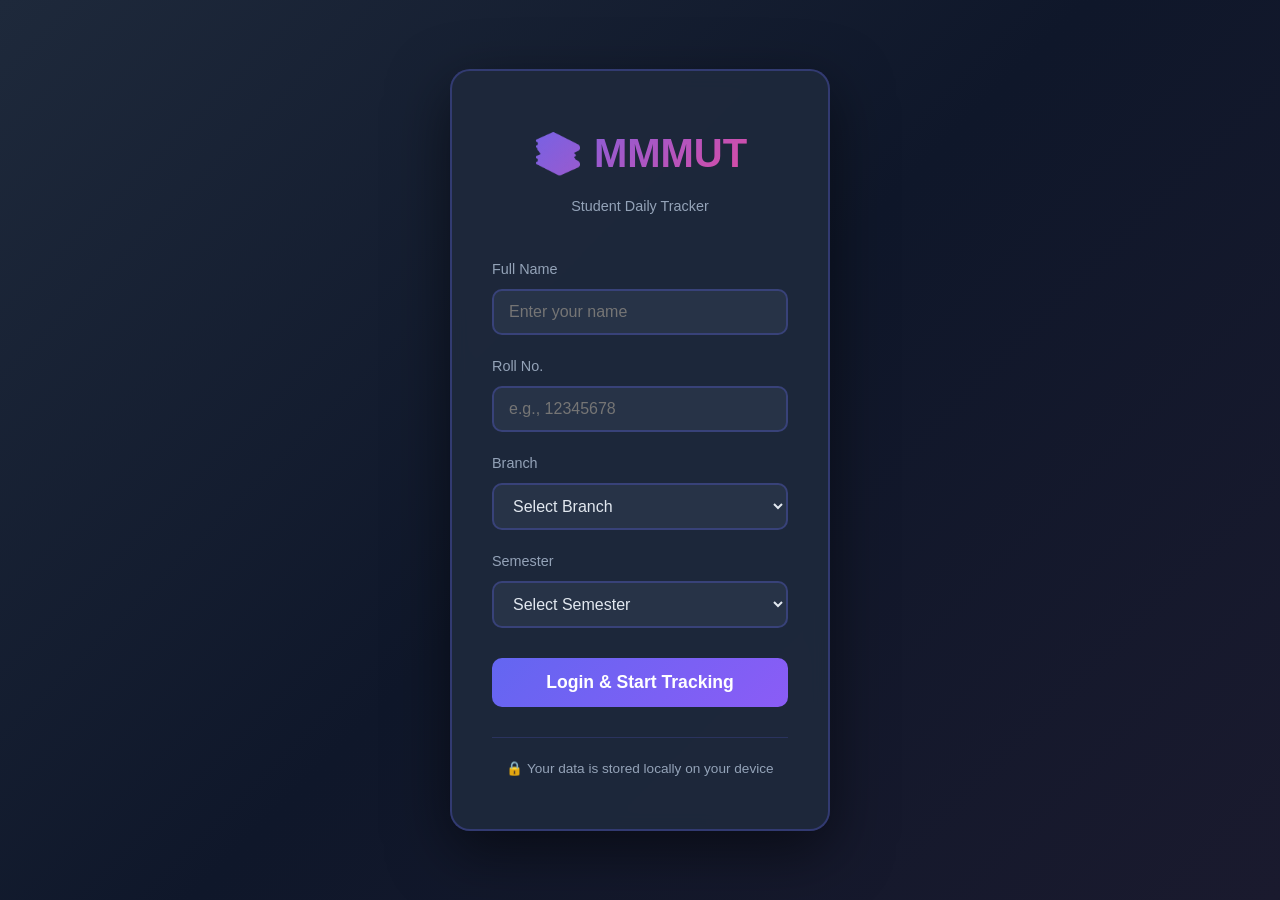
==== dashboard.html @ 86f6de05 "Track yourself" ====
<!DOCTYPE html>
<html lang="en">
<head>
    <meta charset="UTF-8">
    <meta name="viewport" content="width=device-width, initial-scale=1.0">
    <title>Dashboard - Daily Routine Tracker</title>
    <link rel="stylesheet" href="style.css">
</head>
<body class="dashboard-body">
    <div class="stars"></div>
    
    <!-- Navigation Header -->
    <header class="dashboard-header">
        <div class="header-content">
            <h1>📚 My Daily Routine</h1>
            <div class="header-info">
                <span id="userName"></span> | <span id="userRoll"></span>
                <button class="logout-btn" onclick="logout()">Logout</button>
            </div>
        </div>
    </header>

    <!-- Main Dashboard -->
    <div class="dashboard-container">
        <!-- Left Sidebar - Student Info -->
        <aside class="sidebar">
            <div class="student-card">
                <div class="student-avatar">👨‍🎓</div>
                <div class="student-details">
                    <h3 id="sName"></h3>
                    <p id="sRoll"></p>
                    <p id="sBranch"></p>
                    <p id="sSemester"></p>
                </div>
            </div>

            <div class="quick-stats">
                <h4>Today's Stats</h4>
                <div class="stat-box">
                    <span class="stat-label">Tasks Added</span>
                    <span class="stat-value" id="taskCount">0</span>
                </div>
                <div class="stat-box">
                    <span class="stat-label">Completed</span>
                    <span class="stat-value" id="completedCount">0</span>
                </div>
                <div class="stat-box">
                    <span class="stat-label">Pending</span>
                    <span class="stat-value" id="pendingCount">0</span>
                </div>
            </div>
        </aside>

        <!-- Main Content -->
        <main class="main-content">
            <!-- Date Selector -->
            <div class="date-selector">
                <input 
                    type="date" 
                    id="dateInput" 
                    class="date-input"
                >
                <span class="current-date" id="currentDate"></span>
            </div>

            <!-- Add New Task -->
            <div class="add-task-section">
                <h2>Add New Activity</h2>
                <div class="add-task-form">
                    <select id="timeSlot" class="input-field">
                        <option value="">Select Time</option>
                        <option value="06:00-07:00">6:00 AM - 7:00 AM (Morning Sports)</option>
                        <option value="07:00-08:00">7:00 AM - 8:00 AM (Breakfast)</option>
                        <option value="08:00-12:00">8:00 AM - 12:00 PM (Classes)</option>
                        <option value="12:00-13:00">12:00 PM - 1:00 PM (Lunch)</option>
                        <option value="13:00-15:00">1:00 PM - 3:00 PM (Lab/Study)</option>
                        <option value="15:00-16:00">3:00 PM - 4:00 PM (Break)</option>
                        <option value="16:00-18:00">4:00 PM - 6:00 PM (Study/Project)</option>
                        <option value="18:00-19:00">6:00 PM - 7:00 PM (Dinner)</option>
                        <option value="19:00-22:00">7:00 PM - 10:00 PM (Study)</option>
                        <option value="22:00-23:30">10:00 PM - 11:30 PM (Personal Time)</option>
                    </select>

                    <input 
                        type="text" 
                        id="taskInput" 
                        placeholder="What are you planning to do? (e.g., Physics Study, Project Work)" 
                        class="input-field"
                    >

                    <select id="categorySelect" class="input-field">
                        <option value="">Select Category</option>
                        <option value="Study">📖 Study</option>
                        <option value="Sports">⚽ Sports</option>
                        <option value="Project">💻 Project</option>
                        <option value="Lab">🔬 Lab</option>
                        <option value="Food">🍽️ Food</option>
                        <option value="Sleep">😴 Sleep</option>
                        <option value="Other">📝 Other</option>
                    </select>

                    <button class="add-task-btn" onclick="addTask()">+ Add Activity</button>
                </div>
            </div>

            <!-- Tasks List -->
            <div class="tasks-section">
                <h2>Today's Schedule</h2>
                <div id="tasksList" class="tasks-list">
                    <p class="empty-message">No activities added yet. Start planning your day!</p>
                </div>
            </div>
        </main>
    </div>

    <!-- Settings/Notes Section -->
    <div class="notes-section">
        <h3>Daily Notes & Progress</h3>
        <textarea 
            id="dailyNotes" 
            placeholder="Write your thoughts, accomplishments, or plan for tomorrow..."
            class="notes-textarea"
        ></textarea>
        <button class="save-notes-btn" onclick="saveNotes()">💾 Save Notes</button>
    </div>

    <script src="script.js"></script>
    <script>
        // Load user data
        function loadDashboard() {
            const userData = JSON.parse(localStorage.getItem('mmmutUserData'));
            if (!userData) {
                window.location.href = 'index.html';
                return;
            }

            document.getElementById('userName').textContent = userData.name;
            document.getElementById('userRoll').textContent = userData.rollNo;
            document.getElementById('sName').textContent = userData.name;
            document.getElementById('sRoll').textContent = 'Roll: ' + userData.rollNo;
            document.getElementById('sBranch').textContent = userData.branch;
            document.getElementById('sSemester').textContent = 'Semester ' + userData.semester;

            // Set today's date
            const today = new Date().toISOString().split('T')[0];
            document.getElementById('dateInput').value = today;
            updateDateDisplay();

            loadTasks();
            loadNotes();

            // Listen for date changes
            document.getElementById('dateInput').addEventListener('change', function() {
                loadTasks();
                loadNotes();
                updateDateDisplay();
            });
        }

        function updateDateDisplay() {
            const dateInput = document.getElementById('dateInput').value;
            const date = new Date(dateInput + 'T00:00:00');
            const options = { weekday: 'long', year: 'numeric', month: 'long', day: 'numeric' };
            document.getElementById('currentDate').textContent = date.toLocaleDateString('en-IN', options);
        }

        function addTask() {
            const timeSlot = document.getElementById('timeSlot').value;
            const taskText = document.getElementById('taskInput').value;
            const category = document.getElementById('categorySelect').value;
            const dateInput = document.getElementById('dateInput').value;

            if (!timeSlot || !taskText || !category) {
                alert('Please fill all fields!');
                return;
            }

            const tasks = JSON.parse(localStorage.getItem('mmmutTasks')) || {};
            if (!tasks[dateInput]) {
                tasks[dateInput] = [];
            }

            const task = {
                id: Date.now(),
                time: timeSlot,
                text: taskText,
                category: category,
                completed: false,
                createdAt: new Date().toISOString()
            };

            tasks[dateInput].push(task);
            localStorage.setItem('mmmutTasks', JSON.stringify(tasks));

            // Clear inputs
            document.getElementById('timeSlot').value = '';
            document.getElementById('taskInput').value = '';
            document.getElementById('categorySelect').value = '';

            loadTasks();
        }

        function loadTasks() {
            const dateInput = document.getElementById('dateInput').value;
            const tasks = JSON.parse(localStorage.getItem('mmmutTasks')) || {};
            const dayTasks = (tasks[dateInput] || []).sort((a, b) => a.time.localeCompare(b.time));

            const tasksList = document.getElementById('tasksList');
            
            if (dayTasks.length === 0) {
                tasksList.innerHTML = '<p class="empty-message">No activities added yet. Start planning your day!</p>';
                updateStats();
                return;
            }

            tasksList.innerHTML = dayTasks.map(task => {
                const categoryEmoji = {
                    'Study': '📖',
                    'Sports': '⚽',
                    'Project': '💻',
                    'Lab': '🔬',
                    'Food': '🍽️',
                    'Sleep': '😴',
                    'Other': '📝'
                }[task.category] || '📝';

                return `
                    <div class="task-card ${task.completed ? 'completed' : ''}">
                        <div class="task-checkbox">
                            <input 
                                type="checkbox" 
                                ${task.completed ? 'checked' : ''}
                                onchange="toggleTask(${task.id})"
                            >
                        </div>
                        <div class="task-content">
                            <div class="task-header">
                                <span class="task-category">${categoryEmoji} ${task.category}</span>
                                <span class="task-time">⏰ ${task.time}</span>
                            </div>
                            <p class="task-text">${task.text}</p>
                        </div>
                        <button class="delete-btn" onclick="deleteTask(${task.id})">🗑️</button>
                    </div>
                `;
            }).join('');

            updateStats();
        }

        function toggleTask(taskId) {
            const dateInput = document.getElementById('dateInput').value;
            const tasks = JSON.parse(localStorage.getItem('mmmutTasks')) || {};
            const dayTasks = tasks[dateInput] || [];

            const task = dayTasks.find(t => t.id === taskId);
            if (task) {
                task.completed = !task.completed;
                tasks[dateInput] = dayTasks;
                localStorage.setItem('mmmutTasks', JSON.stringify(tasks));
                loadTasks();
            }
        }

        function deleteTask(taskId) {
            if (confirm('Delete this activity?')) {
                const dateInput = document.getElementById('dateInput').value;
                const tasks = JSON.parse(localStorage.getItem('mmmutTasks')) || {};
                const dayTasks = tasks[dateInput] || [];
                tasks[dateInput] = dayTasks.filter(t => t.id !== taskId);
                localStorage.setItem('mmmutTasks', JSON.stringify(tasks));
                loadTasks();
            }
        }

        function updateStats() {
            const dateInput = document.getElementById('dateInput').value;
            const tasks = JSON.parse(localStorage.getItem('mmmutTasks')) || {};
            const dayTasks = tasks[dateInput] || [];

            document.getElementById('taskCount').textContent = dayTasks.length;
            document.getElementById('completedCount').textContent = dayTasks.filter(t => t.completed).length;
            document.getElementById('pendingCount').textContent = dayTasks.filter(t => !t.completed).length;
        }

        function saveNotes() {
            const dateInput = document.getElementById('dateInput').value;
            const notes = document.getElementById('dailyNotes').value;
            
            const allNotes = JSON.parse(localStorage.getItem('mmmutNotes')) || {};
            allNotes[dateInput] = notes;
            localStorage.setItem('mmmutNotes', JSON.stringify(allNotes));
            
            alert('Notes saved! 📝');
        }

        function loadNotes() {
            const dateInput = document.getElementById('dateInput').value;
            const allNotes = JSON.parse(localStorage.getItem('mmmutNotes')) || {};
            document.getElementById('dailyNotes').value = allNotes[dateInput] || '';
        }

        function logout() {
            if (confirm('Are you sure you want to logout?')) {
                localStorage.removeItem('mmmutUserData');
                window.location.href = 'index.html';
            }
        }

        // Initialize
        loadDashboard();

        // Animate stars
        function createStar() {
            const star = document.createElement('div');
            star.className = 'star';
            star.style.width = Math.random() * 3 + 'px';
            star.style.height = star.style.width;
            star.style.left = Math.random() * 100 + '%';
            star.style.top = Math.random() * 100 + '%';
            star.style.animationDuration = Math.random() * 3 + 2 + 's';
            document.querySelector('.stars').appendChild(star);
        }

        for(let i = 0; i < 50; i++) {
            createStar();
        }
    </script>
</body>
</html>
---- style.css ----
* {
    margin: 0;
    padding: 0;
    box-sizing: border-box;
}

/* ===== General Styles ===== */
:root {
    --primary-color: #6366f1;
    --secondary-color: #8b5cf6;
    --accent-color: #ec4899;
    --dark-bg: #0f172a;
    --card-bg: rgba(15, 23, 42, 0.8);
    --text-light: #e2e8f0;
    --text-muted: #94a3b8;
    --success-color: #10b981;
    --warning-color: #f59e0b;
    --danger-color: #ef4444;
}

body {
    font-family: 'Segoe UI', Tahoma, Geneva, Verdana, sans-serif;
    color: var(--text-light);
    line-height: 1.6;
    overflow-x: hidden;
}

/* ===== Login Page ===== */
.login-body {
    background: linear-gradient(135deg, #1e293b 0%, #0f172a 50%, #1a1a2e 100%);
    min-height: 100vh;
    display: flex;
    align-items: center;
    justify-content: center;
    position: relative;
}

.stars {
    position: fixed;
    top: 0;
    left: 0;
    width: 100%;
    height: 100%;
    pointer-events: none;
}

.star {
    position: absolute;
    background: white;
    border-radius: 50%;
    opacity: 0;
    animation: twinkle 3s infinite;
}

@keyframes twinkle {
    0%, 100% { opacity: 0; }
    50% { opacity: 1; }
}

.login-container {
    position: relative;
    z-index: 10;
    width: 100%;
    max-width: 420px;
    padding: 20px;
}

.login-card {
    background: rgba(30, 41, 59, 0.95);
    backdrop-filter: blur(10px);
    border: 2px solid rgba(99, 102, 241, 0.3);
    border-radius: 20px;
    padding: 50px 40px;
    box-shadow: 0 20px 60px rgba(0, 0, 0, 0.5);
    animation: slideUp 0.6s ease-out;
}

@keyframes slideUp {
    from {
        opacity: 0;
        transform: translateY(30px);
    }
    to {
        opacity: 1;
        transform: translateY(0);
    }
}

.logo {
    text-align: center;
    margin-bottom: 40px;
}

.logo h1 {
    font-size: 2.5em;
    margin-bottom: 10px;
    background: linear-gradient(135deg, var(--primary-color), var(--accent-color));
    -webkit-background-clip: text;
    -webkit-text-fill-color: transparent;
    background-clip: text;
}

.logo p {
    color: var(--text-muted);
    font-size: 0.9em;
}

.login-form {
    display: flex;
    flex-direction: column;
    gap: 20px;
}

.form-group {
    display: flex;
    flex-direction: column;
}

.form-group label {
    font-size: 0.9em;
    margin-bottom: 8px;
    color: var(--text-muted);
    font-weight: 500;
}

.form-group input,
.form-group select {
    padding: 12px 15px;
    border: 2px solid rgba(99, 102, 241, 0.3);
    border-radius: 10px;
    background: rgba(51, 65, 85, 0.5);
    color: var(--text-light);
    font-size: 1em;
    transition: all 0.3s ease;
}

.form-group input:focus,
.form-group select:focus {
    outline: none;
    border-color: var(--primary-color);
    background: rgba(51, 65, 85, 0.8);
    box-shadow: 0 0 15px rgba(99, 102, 241, 0.3);
}

.login-btn {
    padding: 14px;
    background: linear-gradient(135deg, var(--primary-color), var(--secondary-color));
    color: white;
    border: none;
    border-radius: 10px;
    font-size: 1.1em;
    font-weight: 600;
    cursor: pointer;
    transition: all 0.3s ease;
    margin-top: 10px;
}

.login-btn:hover {
    transform: translateY(-2px);
    box-shadow: 0 10px 30px rgba(99, 102, 241, 0.4);
}

.login-btn:active {
    transform: translateY(0);
}

.demo-info {
    text-align: center;
    margin-top: 30px;
    padding-top: 20px;
    border-top: 1px solid rgba(99, 102, 241, 0.2);
    font-size: 0.85em;
    color: var(--text-muted);
}

/* ===== Dashboard Page ===== */
.dashboard-body {
    background: linear-gradient(135deg, #1e293b 0%, #0f172a 50%, #1a1a2e 100%);
    min-height: 100vh;
    color: var(--text-light);
}

.dashboard-header {
    background: rgba(15, 23, 42, 0.95);
    backdrop-filter: blur(10px);
    border-bottom: 2px solid rgba(99, 102, 241, 0.3);
    padding: 20px;
    position: sticky;
    top: 0;
    z-index: 100;
}

.header-content {
    max-width: 1400px;
    margin: 0 auto;
    display: flex;
    justify-content: space-between;
    align-items: center;
}

.header-content h1 {
    font-size: 1.8em;
    background: linear-gradient(135deg, var(--primary-color), var(--accent-color));
    -webkit-background-clip: text;
    -webkit-text-fill-color: transparent;
    background-clip: text;
}

.header-info {
    display: flex;
    align-items: center;
    gap: 20px;
    font-size: 0.9em;
}

.logout-btn {
    padding: 8px 16px;
    background: var(--danger-color);
    color: white;
    border: none;
    border-radius: 8px;
    cursor: pointer;
    font-weight: 600;
    transition: all 0.3s ease;
}

.logout-btn:hover {
    background: #dc2626;
    transform: scale(1.05);
}

.dashboard-container {
    max-width: 1400px;
    margin: 30px auto;
    display: grid;
    grid-template-columns: 280px 1fr;
    gap: 30px;
    padding: 0 20px;
}

/* ===== Sidebar ===== */
.sidebar {
    display: flex;
    flex-direction: column;
    gap: 20px;
}

.student-card {
    background: rgba(30, 41, 59, 0.8);
    backdrop-filter: blur(10px);
    border: 2px solid rgba(99, 102, 241, 0.3);
    border-radius: 15px;
    padding: 25px;
    text-align: center;
    animation: slideUp 0.6s ease-out 0.1s both;
}

.student-avatar {
    font-size: 4em;
    margin-bottom: 15px;
}

.student-details h3 {
    font-size: 1.3em;
    margin-bottom: 8px;
    color: var(--primary-color);
}

.student-details p {
    font-size: 0.85em;
    color: var(--text-muted);
    margin-bottom: 5px;
}

.quick-stats {
    background: rgba(30, 41, 59, 0.8);
    backdrop-filter: blur(10px);
    border: 2px solid rgba(99, 102, 241, 0.3);
    border-radius: 15px;
    padding: 20px;
    animation: slideUp 0.6s ease-out 0.2s both;
}

.quick-stats h4 {
    margin-bottom: 15px;
    color: var(--primary-color);
}

.stat-box {
    display: flex;
    justify-content: space-between;
    padding: 10px;
    border-bottom: 1px solid rgba(99, 102, 241, 0.2);
    font-size: 0.9em;
}

.stat-box:last-child {
    border-bottom: none;
}

.stat-label {
    color: var(--text-muted);
}

.stat-value {
    font-weight: 700;
    color: var(--primary-color);
    font-size: 1.2em;
}

/* ===== Main Content ===== */
.main-content {
    display: flex;
    flex-direction: column;
    gap: 25px;
}

.date-selector {
    display: flex;
    align-items: center;
    gap: 20px;
    background: rgba(30, 41, 59, 0.8);
    backdrop-filter: blur(10px);
    border: 2px solid rgba(99, 102, 241, 0.3);
    border-radius: 15px;
    padding: 20px 25px;
    animation: slideUp 0.6s ease-out 0.3s both;
}

.date-input {
    padding: 10px 15px;
    background: rgba(51, 65, 85, 0.5);
    border: 2px solid rgba(99, 102, 241, 0.3);
    border-radius: 8px;
    color: var(--text-light);
    font-size: 1em;
    cursor: pointer;
    transition: all 0.3s ease;
}

.date-input:focus {
    outline: none;
    border-color: var(--primary-color);
    box-shadow: 0 0 15px rgba(99, 102, 241, 0.3);
}

.current-date {
    font-size: 1.1em;
    color: var(--primary-color);
    font-weight: 600;
}

.add-task-section {
    background: rgba(30, 41, 59, 0.8);
    backdrop-filter: blur(10px);
    border: 2px solid rgba(99, 102, 241, 0.3);
    border-radius: 15px;
    padding: 25px;
    animation: slideUp 0.6s ease-out 0.4s both;
}

.add-task-section h2 {
    margin-bottom: 20px;
    color: var(--primary-color);
}

.add-task-form {
    display: grid;
    grid-template-columns: 1fr 1fr;
    gap: 15px;
}

.input-field {
    padding: 12px 15px;
    background: rgba(51, 65, 85, 0.5);
    border: 2px solid rgba(99, 102, 241, 0.3);
    border-radius: 10px;
    color: var(--text-light);
    font-size: 0.95em;
    transition: all 0.3s ease;
}

.input-field:focus {
    outline: none;
    border-color: var(--primary-color);
    box-shadow: 0 0 15px rgba(99, 102, 241, 0.3);
}

#taskInput {
    grid-column: 1 / -1;
}

.add-task-btn {
    grid-column: 1 / -1;
    padding: 14px;
    background: linear-gradient(135deg, var(--success-color), #059669);
    color: white;
    border: none;
    border-radius: 10px;
    font-size: 1em;
    font-weight: 600;
    cursor: pointer;
    transition: all 0.3s ease;
}

.add-task-btn:hover {
    transform: translateY(-2px);
    box-shadow: 0 10px 30px rgba(16, 185, 129, 0.4);
}

.tasks-section {
    background: rgba(30, 41, 59, 0.8);
    backdrop-filter: blur(10px);
    border: 2px solid rgba(99, 102, 241, 0.3);
    border-radius: 15px;
    padding: 25px;
    animation: slideUp 0.6s ease-out 0.5s both;
}

.tasks-section h2 {
    margin-bottom: 20px;
    color: var(--primary-color);
}

.tasks-list {
    display: flex;
    flex-direction: column;
    gap: 15px;
}

.empty-message {
    text-align: center;
    padding: 40px 20px;
    color: var(--text-muted);
    font-style: italic;
}

.task-card {
    display: flex;
    align-items: flex-start;
    gap: 15px;
    background: rgba(51, 65, 85, 0.4);
    border: 2px solid rgba(99, 102, 241, 0.2);
    border-radius: 12px;
    padding: 15px 20px;
    transition: all 0.3s ease;
}

.task-card:hover {
    border-color: var(--primary-color);
    background: rgba(51, 65, 85, 0.6);
    transform: translateX(5px);
}

.task-card.completed {
    opacity: 0.6;
}

.task-card.completed .task-text {
    text-decoration: line-through;
    color: var(--text-muted);
}

.task-checkbox {
    margin-top: 5px;
}

.task-checkbox input {
    width: 20px;
    height: 20px;
    cursor: pointer;
    accent-color: var(--success-color);
}

.task-content {
    flex: 1;
}

.task-header {
    display: flex;
    align-items: center;
    gap: 15px;
    margin-bottom: 8px;
    flex-wrap: wrap;
}

.task-category {
    background: rgba(99, 102, 241, 0.3);
    padding: 4px 12px;
    border-radius: 20px;
    font-size: 0.85em;
    font-weight: 600;
}

.task-time {
    color: var(--text-muted);
    font-size: 0.85em;
}

.task-text {
    color: var(--text-light);
    font-size: 0.95em;
}

.delete-btn {
    background: transparent;
    border: none;
    font-size: 1.3em;
    cursor: pointer;
    transition: all 0.3s ease;
    opacity: 0.7;
}

.delete-btn:hover {
    opacity: 1;
    transform: scale(1.3);
}

/* ===== Notes Section ===== */
.notes-section {
    max-width: 1400px;
    margin: 30px auto;
    padding: 0 20px;
    background: rgba(30, 41, 59, 0.8);
    backdrop-filter: blur(10px);
    border: 2px solid rgba(99, 102, 241, 0.3);
    border-radius: 15px;
    padding: 25px;
    animation: slideUp 0.6s ease-out 0.6s both;
}

.notes-section h3 {
    margin-bottom: 15px;
    color: var(--primary-color);
}

.notes-textarea {
    width: 100%;
    min-height: 120px;
    padding: 15px;
    background: rgba(51, 65, 85, 0.5);
    border: 2px solid rgba(99, 102, 241, 0.3);
    border-radius: 10px;
    color: var(--text-light);
    font-family: 'Segoe UI', Tahoma, Geneva, Verdana, sans-serif;
    font-size: 0.95em;
    resize: vertical;
    transition: all 0.3s ease;
    margin-bottom: 15px;
}

.notes-textarea:focus {
    outline: none;
    border-color: var(--primary-color);
    box-shadow: 0 0 15px rgba(99, 102, 241, 0.3);
}

.save-notes-btn {
    padding: 12px 25px;
    background: linear-gradient(135deg, var(--primary-color), var(--secondary-color));
    color: white;
    border: none;
    border-radius: 10px;
    cursor: pointer;
    font-weight: 600;
    transition: all 0.3s ease;
}

.save-notes-btn:hover {
    transform: translateY(-2px);
    box-shadow: 0 10px 30px rgba(99, 102, 241, 0.4);
}

/* ===== Responsive Design ===== */
@media (max-width: 1024px) {
    .dashboard-container {
        grid-template-columns: 1fr;
    }

    .sidebar {
        grid-column: 1 / -1;
        display: grid;
        grid-template-columns: 1fr 1fr;
        gap: 15px;
    }

    .add-task-form {
        grid-template-columns: 1fr;
    }

    .header-content {
        flex-direction: column;
        gap: 10px;
        text-align: center;
    }
}

@media (max-width: 768px) {
    .dashboard-container {
        margin: 20px auto;
        gap: 20px;
    }

    .sidebar {
        grid-template-columns: 1fr;
    }

    .add-task-form {
        grid-template-columns: 1fr;
    }

    .date-selector {
        flex-direction: column;
        gap: 10px;
    }

    .student-card,
    .quick-stats,
    .add-task-section,
    .tasks-section,
    .notes-section {
        padding: 15px;
    }

    .header-content h1 {
        font-size: 1.3em;
    }

    .header-info {
        flex-direction: column;
        gap: 10px;
    }

    .task-header {
        flex-direction: column;
        align-items: flex-start;
    }

    .delete-btn {
        position: absolute;
        right: 15px;
    }

    .task-card {
        position: relative;
        padding-right: 40px;
    }
}

@media (max-width: 480px) {
    .login-card {
        padding: 30px 20px;
    }

    .logo h1 {
        font-size: 2em;
    }

    .dashboard-header {
        padding: 15px;
    }

    .header-content h1 {
        font-size: 1.1em;
    }

    .header-info {
        font-size: 0.8em;
    }

    .sidebar {
        grid-template-columns: 1fr;
    }

    .add-task-section,
    .tasks-section,
    .notes-section {
        padding: 15px;
    }

    .login-btn,
    .add-task-btn,
    .save-notes-btn {
        padding: 12px;
        font-size: 0.95em;
    }
}

/* ===== Animations ===== */
@keyframes slideUp {
    from {
        opacity: 0;
        transform: translateY(20px);
    }
    to {
        opacity: 1;
        transform: translateY(0);
    }
}

/* Smooth transitions for all interactive elements */
button {
    cursor: pointer;
}

input[type="checkbox"]:checked {
    accent-color: var(--success-color);
}
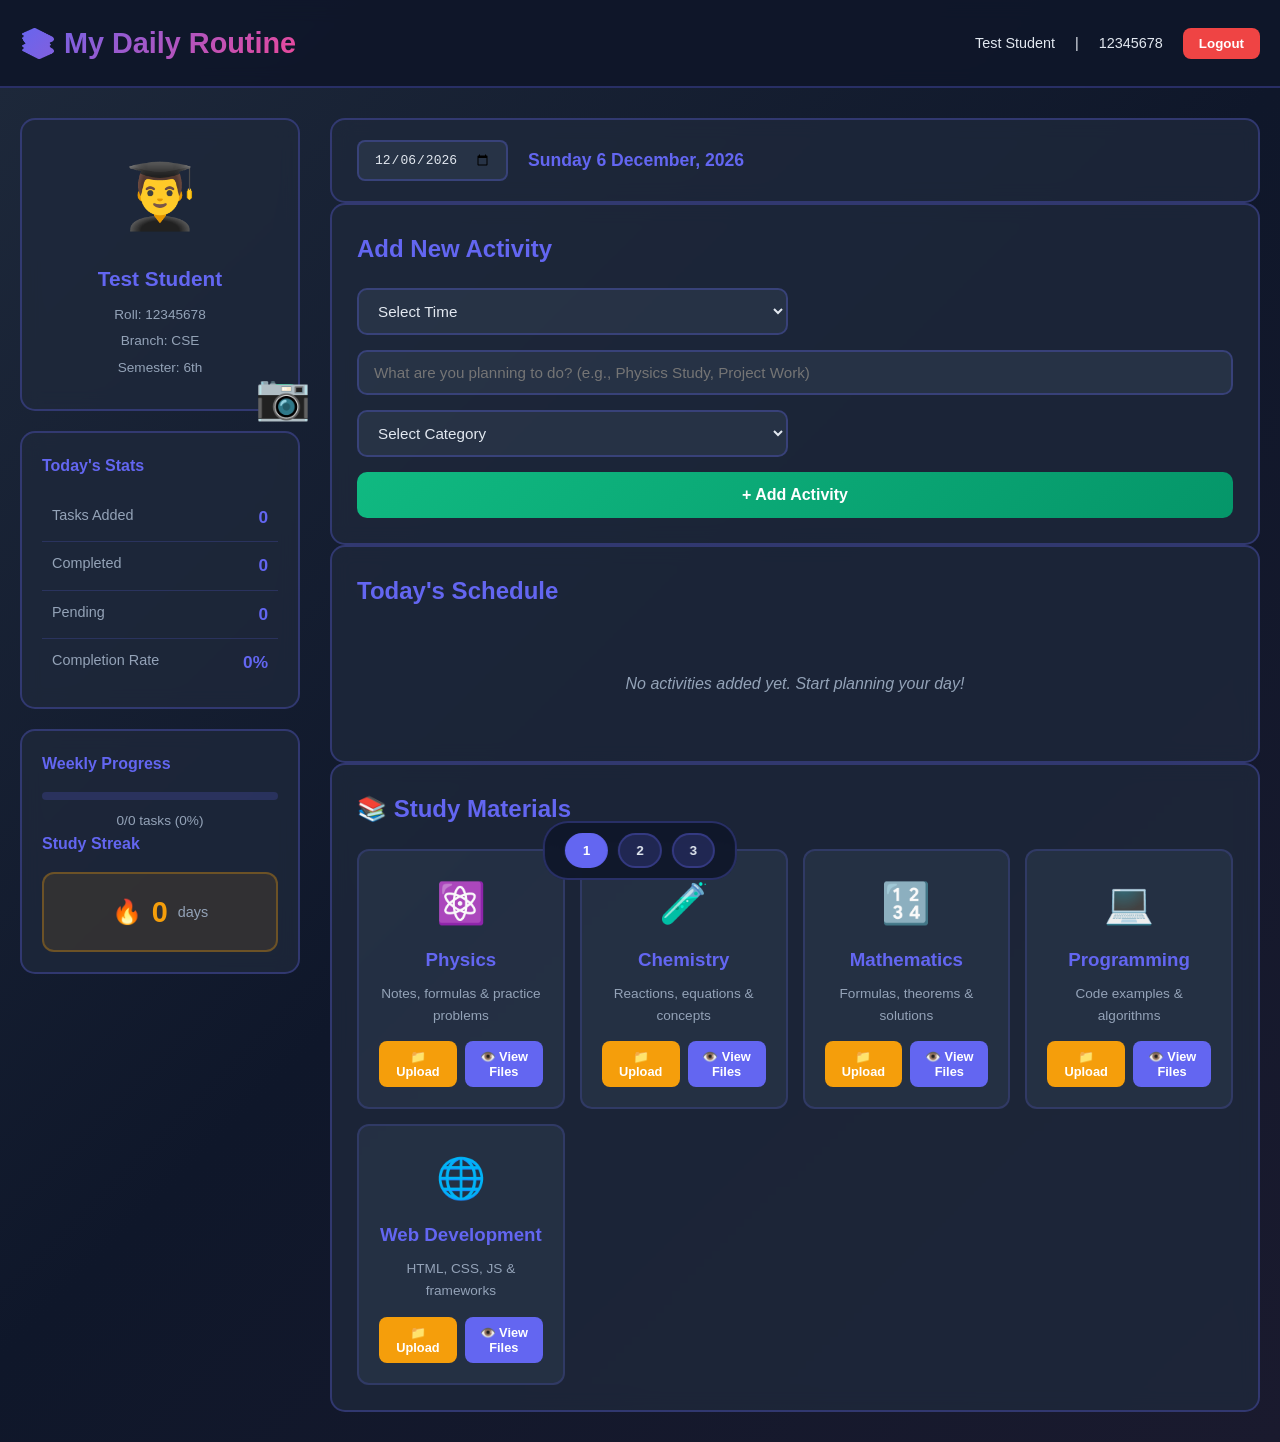
==== commit d54bc932: "Add files via upload" ====
--- a/dashboard.html
+++ b/dashboard.html
@@ -1,330 +1,1457 @@
-<!DOCTYPE html>
-<html lang="en">
-<head>
-    <meta charset="UTF-8">
-    <meta name="viewport" content="width=device-width, initial-scale=1.0">
-    <title>Dashboard - Daily Routine Tracker</title>
-    <link rel="stylesheet" href="style.css">
-</head>
-<body class="dashboard-body">
-    <div class="stars"></div>
-    
-    <!-- Navigation Header -->
-    <header class="dashboard-header">
-        <div class="header-content">
-            <h1>📚 My Daily Routine</h1>
-            <div class="header-info">
-                <span id="userName"></span> | <span id="userRoll"></span>
-                <button class="logout-btn" onclick="logout()">Logout</button>
-            </div>
-        </div>
-    </header>
-
-    <!-- Main Dashboard -->
-    <div class="dashboard-container">
-        <!-- Left Sidebar - Student Info -->
-        <aside class="sidebar">
-            <div class="student-card">
-                <div class="student-avatar">👨‍🎓</div>
-                <div class="student-details">
-                    <h3 id="sName"></h3>
-                    <p id="sRoll"></p>
-                    <p id="sBranch"></p>
-                    <p id="sSemester"></p>
-                </div>
-            </div>
-
-            <div class="quick-stats">
-                <h4>Today's Stats</h4>
-                <div class="stat-box">
-                    <span class="stat-label">Tasks Added</span>
-                    <span class="stat-value" id="taskCount">0</span>
-                </div>
-                <div class="stat-box">
-                    <span class="stat-label">Completed</span>
-                    <span class="stat-value" id="completedCount">0</span>
-                </div>
-                <div class="stat-box">
-                    <span class="stat-label">Pending</span>
-                    <span class="stat-value" id="pendingCount">0</span>
-                </div>
-            </div>
-        </aside>
-
-        <!-- Main Content -->
-        <main class="main-content">
-            <!-- Date Selector -->
-            <div class="date-selector">
-                <input 
-                    type="date" 
-                    id="dateInput" 
-                    class="date-input"
-                >
-                <span class="current-date" id="currentDate"></span>
-            </div>
-
-            <!-- Add New Task -->
-            <div class="add-task-section">
-                <h2>Add New Activity</h2>
-                <div class="add-task-form">
-                    <select id="timeSlot" class="input-field">
-                        <option value="">Select Time</option>
-                        <option value="06:00-07:00">6:00 AM - 7:00 AM (Morning Sports)</option>
-                        <option value="07:00-08:00">7:00 AM - 8:00 AM (Breakfast)</option>
-                        <option value="08:00-12:00">8:00 AM - 12:00 PM (Classes)</option>
-                        <option value="12:00-13:00">12:00 PM - 1:00 PM (Lunch)</option>
-                        <option value="13:00-15:00">1:00 PM - 3:00 PM (Lab/Study)</option>
-                        <option value="15:00-16:00">3:00 PM - 4:00 PM (Break)</option>
-                        <option value="16:00-18:00">4:00 PM - 6:00 PM (Study/Project)</option>
-                        <option value="18:00-19:00">6:00 PM - 7:00 PM (Dinner)</option>
-                        <option value="19:00-22:00">7:00 PM - 10:00 PM (Study)</option>
-                        <option value="22:00-23:30">10:00 PM - 11:30 PM (Personal Time)</option>
-                    </select>
-
-                    <input 
-                        type="text" 
-                        id="taskInput" 
-                        placeholder="What are you planning to do? (e.g., Physics Study, Project Work)" 
-                        class="input-field"
-                    >
-
-                    <select id="categorySelect" class="input-field">
-                        <option value="">Select Category</option>
-                        <option value="Study">📖 Study</option>
-                        <option value="Sports">⚽ Sports</option>
-                        <option value="Project">💻 Project</option>
-                        <option value="Lab">🔬 Lab</option>
-                        <option value="Food">🍽️ Food</option>
-                        <option value="Sleep">😴 Sleep</option>
-                        <option value="Other">📝 Other</option>
-                    </select>
-
-                    <button class="add-task-btn" onclick="addTask()">+ Add Activity</button>
-                </div>
-            </div>
-
-            <!-- Tasks List -->
-            <div class="tasks-section">
-                <h2>Today's Schedule</h2>
-                <div id="tasksList" class="tasks-list">
-                    <p class="empty-message">No activities added yet. Start planning your day!</p>
-                </div>
-            </div>
-        </main>
-    </div>
-
-    <!-- Settings/Notes Section -->
-    <div class="notes-section">
-        <h3>Daily Notes & Progress</h3>
-        <textarea 
-            id="dailyNotes" 
-            placeholder="Write your thoughts, accomplishments, or plan for tomorrow..."
-            class="notes-textarea"
-        ></textarea>
-        <button class="save-notes-btn" onclick="saveNotes()">💾 Save Notes</button>
-    </div>
-
-    <script src="script.js"></script>
-    <script>
-        // Load user data
-        function loadDashboard() {
-            const userData = JSON.parse(localStorage.getItem('mmmutUserData'));
-            if (!userData) {
-                window.location.href = 'index.html';
-                return;
-            }
-
-            document.getElementById('userName').textContent = userData.name;
-            document.getElementById('userRoll').textContent = userData.rollNo;
-            document.getElementById('sName').textContent = userData.name;
-            document.getElementById('sRoll').textContent = 'Roll: ' + userData.rollNo;
-            document.getElementById('sBranch').textContent = userData.branch;
-            document.getElementById('sSemester').textContent = 'Semester ' + userData.semester;
-
-            // Set today's date
-            const today = new Date().toISOString().split('T')[0];
-            document.getElementById('dateInput').value = today;
-            updateDateDisplay();
-
-            loadTasks();
-            loadNotes();
-
-            // Listen for date changes
-            document.getElementById('dateInput').addEventListener('change', function() {
-                loadTasks();
-                loadNotes();
-                updateDateDisplay();
-            });
-        }
-
-        function updateDateDisplay() {
-            const dateInput = document.getElementById('dateInput').value;
-            const date = new Date(dateInput + 'T00:00:00');
-            const options = { weekday: 'long', year: 'numeric', month: 'long', day: 'numeric' };
-            document.getElementById('currentDate').textContent = date.toLocaleDateString('en-IN', options);
-        }
-
-        function addTask() {
-            const timeSlot = document.getElementById('timeSlot').value;
-            const taskText = document.getElementById('taskInput').value;
-            const category = document.getElementById('categorySelect').value;
-            const dateInput = document.getElementById('dateInput').value;
-
-            if (!timeSlot || !taskText || !category) {
-                alert('Please fill all fields!');
-                return;
-            }
-
-            const tasks = JSON.parse(localStorage.getItem('mmmutTasks')) || {};
-            if (!tasks[dateInput]) {
-                tasks[dateInput] = [];
-            }
-
-            const task = {
-                id: Date.now(),
-                time: timeSlot,
-                text: taskText,
-                category: category,
-                completed: false,
-                createdAt: new Date().toISOString()
-            };
-
-            tasks[dateInput].push(task);
-            localStorage.setItem('mmmutTasks', JSON.stringify(tasks));
-
-            // Clear inputs
-            document.getElementById('timeSlot').value = '';
-            document.getElementById('taskInput').value = '';
-            document.getElementById('categorySelect').value = '';
-
-            loadTasks();
-        }
-
-        function loadTasks() {
-            const dateInput = document.getElementById('dateInput').value;
-            const tasks = JSON.parse(localStorage.getItem('mmmutTasks')) || {};
-            const dayTasks = (tasks[dateInput] || []).sort((a, b) => a.time.localeCompare(b.time));
-
-            const tasksList = document.getElementById('tasksList');
-            
-            if (dayTasks.length === 0) {
-                tasksList.innerHTML = '<p class="empty-message">No activities added yet. Start planning your day!</p>';
-                updateStats();
-                return;
-            }
-
-            tasksList.innerHTML = dayTasks.map(task => {
-                const categoryEmoji = {
-                    'Study': '📖',
-                    'Sports': '⚽',
-                    'Project': '💻',
-                    'Lab': '🔬',
-                    'Food': '🍽️',
-                    'Sleep': '😴',
-                    'Other': '📝'
-                }[task.category] || '📝';
-
-                return `
-                    <div class="task-card ${task.completed ? 'completed' : ''}">
-                        <div class="task-checkbox">
-                            <input 
-                                type="checkbox" 
-                                ${task.completed ? 'checked' : ''}
-                                onchange="toggleTask(${task.id})"
-                            >
-                        </div>
-                        <div class="task-content">
-                            <div class="task-header">
-                                <span class="task-category">${categoryEmoji} ${task.category}</span>
-                                <span class="task-time">⏰ ${task.time}</span>
-                            </div>
-                            <p class="task-text">${task.text}</p>
-                        </div>
-                        <button class="delete-btn" onclick="deleteTask(${task.id})">🗑️</button>
-                    </div>
-                `;
-            }).join('');
-
-            updateStats();
-        }
-
-        function toggleTask(taskId) {
-            const dateInput = document.getElementById('dateInput').value;
-            const tasks = JSON.parse(localStorage.getItem('mmmutTasks')) || {};
-            const dayTasks = tasks[dateInput] || [];
-
-            const task = dayTasks.find(t => t.id === taskId);
-            if (task) {
-                task.completed = !task.completed;
-                tasks[dateInput] = dayTasks;
-                localStorage.setItem('mmmutTasks', JSON.stringify(tasks));
-                loadTasks();
-            }
-        }
-
-        function deleteTask(taskId) {
-            if (confirm('Delete this activity?')) {
-                const dateInput = document.getElementById('dateInput').value;
-                const tasks = JSON.parse(localStorage.getItem('mmmutTasks')) || {};
-                const dayTasks = tasks[dateInput] || [];
-                tasks[dateInput] = dayTasks.filter(t => t.id !== taskId);
-                localStorage.setItem('mmmutTasks', JSON.stringify(tasks));
-                loadTasks();
-            }
-        }
-
-        function updateStats() {
-            const dateInput = document.getElementById('dateInput').value;
-            const tasks = JSON.parse(localStorage.getItem('mmmutTasks')) || {};
-            const dayTasks = tasks[dateInput] || [];
-
-            document.getElementById('taskCount').textContent = dayTasks.length;
-            document.getElementById('completedCount').textContent = dayTasks.filter(t => t.completed).length;
-            document.getElementById('pendingCount').textContent = dayTasks.filter(t => !t.completed).length;
-        }
-
-        function saveNotes() {
-            const dateInput = document.getElementById('dateInput').value;
-            const notes = document.getElementById('dailyNotes').value;
-            
-            const allNotes = JSON.parse(localStorage.getItem('mmmutNotes')) || {};
-            allNotes[dateInput] = notes;
-            localStorage.setItem('mmmutNotes', JSON.stringify(allNotes));
-            
-            alert('Notes saved! 📝');
-        }
-
-        function loadNotes() {
-            const dateInput = document.getElementById('dateInput').value;
-            const allNotes = JSON.parse(localStorage.getItem('mmmutNotes')) || {};
-            document.getElementById('dailyNotes').value = allNotes[dateInput] || '';
-        }
-
-        function logout() {
-            if (confirm('Are you sure you want to logout?')) {
-                localStorage.removeItem('mmmutUserData');
-                window.location.href = 'index.html';
-            }
-        }
-
-        // Initialize
-        loadDashboard();
-
-        // Animate stars
-        function createStar() {
-            const star = document.createElement('div');
-            star.className = 'star';
-            star.style.width = Math.random() * 3 + 'px';
-            star.style.height = star.style.width;
-            star.style.left = Math.random() * 100 + '%';
-            star.style.top = Math.random() * 100 + '%';
-            star.style.animationDuration = Math.random() * 3 + 2 + 's';
-            document.querySelector('.stars').appendChild(star);
-        }
-
-        for(let i = 0; i < 50; i++) {
-            createStar();
-        }
-    </script>
-</body>
-</html>
+<!DOCTYPE html>
+<html lang="en">
+<head>
+    <meta charset="UTF-8">
+    <meta name="viewport" content="width=device-width, initial-scale=1.0">
+    <title>Dashboard - Daily Routine Tracker</title>
+    <link rel="stylesheet" href="style.css">
+</head>
+<body class="dashboard-body">
+    <div class="stars"></div>
+    
+    <!-- Navigation Header -->
+    <header class="dashboard-header">
+        <div class="header-content">
+            <h1>📚 My Daily Routine</h1>
+            <div class="header-info">
+                <span id="userName"></span> | <span id="userRoll"></span>
+                <button class="logout-btn" onclick="logout()">Logout</button>
+            </div>
+        </div>
+    </header>
+
+    <!-- Main Dashboard -->
+    <div class="dashboard-container">
+        <!-- Left Sidebar - Student Info -->
+        <aside class="sidebar">
+            <div class="student-card">
+                <div class="student-avatar">
+                    <img id="studentImage" src="" alt="Profile" style="display: none; width: 60px; height: 60px; border-radius: 50%; object-fit: cover;">
+                    <span id="defaultAvatar">👨‍🎓</span>
+                    <input type="file" id="imageUpload" accept="image/*" style="display: none;">
+                    <button class="upload-btn" onclick="document.getElementById('imageUpload').click()">📷</button>
+                </div>
+                <div class="student-details">
+                    <h3 id="sName"></h3>
+                    <p id="sRoll"></p>
+                    <p id="sBranch"></p>
+                    <p id="sSemester"></p>
+                </div>
+            </div>
+
+            <div class="quick-stats">
+                <h4>Today's Stats</h4>
+                <div class="stat-box">
+                    <span class="stat-label">Tasks Added</span>
+                    <span class="stat-value" id="taskCount">0</span>
+                </div>
+                <div class="stat-box">
+                    <span class="stat-label">Completed</span>
+                    <span class="stat-value" id="completedCount">0</span>
+                </div>
+                <div class="stat-box">
+                    <span class="stat-label">Pending</span>
+                    <span class="stat-value" id="pendingCount">0</span>
+                </div>
+                <div class="stat-box">
+                    <span class="stat-label">Completion Rate</span>
+                    <span class="stat-value" id="completionRate">0%</span>
+                </div>
+            </div>
+
+            <div class="progress-analytics">
+                <h4>Weekly Progress</h4>
+                <div class="progress-bar">
+                    <div class="progress-fill" id="weeklyProgress" style="width: 0%"></div>
+                </div>
+                <p class="progress-text" id="weeklyStats">Loading...</p>
+                
+                <h4>Study Streak</h4>
+                <div class="streak-counter">
+                    <span class="streak-icon">🔥</span>
+                    <span class="streak-number" id="studyStreak">0</span>
+                    <span class="streak-label">days</span>
+                </div>
+            </div>
+        </aside>
+
+        <!-- Main Content -->
+        <main class="main-content">
+            <!-- Page 1: Tasks and Study Materials -->
+            <div id="page1" class="page active">
+                <!-- Date Selector -->
+                <div class="date-selector">
+                    <input 
+                        type="date" 
+                        id="dateInput" 
+                        class="date-input"
+                    >
+                    <span class="current-date" id="currentDate"></span>
+                </div>
+
+                <!-- Add New Task -->
+                <div class="add-task-section">
+                    <h2>Add New Activity</h2>
+                    <div class="add-task-form">
+                        <select id="timeSlot" class="input-field">
+                            <option value="">Select Time</option>
+                            <option value="06:00-07:00">6:00 AM - 7:00 AM (Morning Sports)</option>
+                            <option value="07:00-08:00">7:00 AM - 8:00 AM (Breakfast)</option>
+                            <option value="08:00-12:00">8:00 AM - 12:00 PM (Classes)</option>
+                            <option value="12:00-13:00">12:00 PM - 1:00 PM (Lunch)</option>
+                            <option value="13:00-15:00">1:00 PM - 3:00 PM (Lab/Study)</option>
+                            <option value="15:00-16:00">3:00 PM - 4:00 PM (Break)</option>
+                            <option value="16:00-18:00">4:00 PM - 6:00 PM (Study/Project)</option>
+                            <option value="18:00-19:00">6:00 PM - 7:00 PM (Dinner)</option>
+                            <option value="19:00-22:00">7:00 PM - 10:00 PM (Study)</option>
+                            <option value="22:00-23:30">10:00 PM - 11:30 PM (Personal Time)</option>
+                        </select>
+
+                        <input 
+                            type="text" 
+                            id="taskInput" 
+                            placeholder="What are you planning to do? (e.g., Physics Study, Project Work)" 
+                            class="input-field"
+                        >
+
+                        <select id="categorySelect" class="input-field">
+                            <option value="">Select Category</option>
+                            <option value="Study">📖 Study</option>
+                            <option value="Sports">⚽ Sports</option>
+                            <option value="Project">💻 Project</option>
+                            <option value="Lab">🔬 Lab</option>
+                            <option value="Food">🍽️ Food</option>
+                            <option value="Sleep">😴 Sleep</option>
+                            <option value="Other">📝 Other</option>
+                        </select>
+
+                        <button class="add-task-btn" onclick="addTask()">+ Add Activity</button>
+                    </div>
+                </div>
+
+                <!-- Tasks List -->
+                <div class="tasks-section">
+                    <h2>Today's Schedule</h2>
+                    <div id="tasksList" class="tasks-list">
+                        <p class="empty-message">No activities added yet. Start planning your day!</p>
+                    </div>
+                </div>
+
+                <!-- Study Materials Section -->
+                <div class="study-materials-section">
+                    <h2>📚 Study Materials</h2>
+                    <div class="materials-grid">
+                        <div class="material-card" onclick="openSubjectMaterial('physics')">
+                            <div class="material-icon">⚛️</div>
+                            <h3>Physics</h3>
+                            <p>Notes, formulas & practice problems</p>
+                            <div class="card-actions">
+                                <button class="action-btn upload-btn-small" onclick="event.stopPropagation(); triggerFileUpload('physics')">📁 Upload</button>
+                                <button class="action-btn view-btn" onclick="event.stopPropagation(); viewSubjectMaterials('physics')">👁️ View Files</button>
+                            </div>
+                            <input type="file" id="physics-upload" style="display: none;" accept=".pdf,.doc,.docx,.txt,.jpg,.png,.ppt,.pptx" onchange="uploadSubjectFile('physics', this)">
+                        </div>
+                        <div class="material-card" onclick="openSubjectMaterial('chemistry')">
+                            <div class="material-icon">🧪</div>
+                            <h3>Chemistry</h3>
+                            <p>Reactions, equations & concepts</p>
+                            <div class="card-actions">
+                                <button class="action-btn upload-btn-small" onclick="event.stopPropagation(); triggerFileUpload('chemistry')">📁 Upload</button>
+                                <button class="action-btn view-btn" onclick="event.stopPropagation(); viewSubjectMaterials('chemistry')">👁️ View Files</button>
+                            </div>
+                            <input type="file" id="chemistry-upload" style="display: none;" accept=".pdf,.doc,.docx,.txt,.jpg,.png,.ppt,.pptx" onchange="uploadSubjectFile('chemistry', this)">
+                        </div>
+                        <div class="material-card" onclick="openSubjectMaterial('mathematics')">
+                            <div class="material-icon">🔢</div>
+                            <h3>Mathematics</h3>
+                            <p>Formulas, theorems & solutions</p>
+                            <div class="card-actions">
+                                <button class="action-btn upload-btn-small" onclick="event.stopPropagation(); triggerFileUpload('mathematics')">📁 Upload</button>
+                                <button class="action-btn view-btn" onclick="event.stopPropagation(); viewSubjectMaterials('mathematics')">👁️ View Files</button>
+                            </div>
+                            <input type="file" id="mathematics-upload" style="display: none;" accept=".pdf,.doc,.docx,.txt,.jpg,.png,.ppt,.pptx" onchange="uploadSubjectFile('mathematics', this)">
+                        </div>
+                        <div class="material-card" onclick="openSubjectMaterial('programming')">
+                            <div class="material-icon">💻</div>
+                            <h3>Programming</h3>
+                            <p>Code examples & algorithms</p>
+                            <div class="card-actions">
+                                <button class="action-btn upload-btn-small" onclick="event.stopPropagation(); triggerFileUpload('programming')">📁 Upload</button>
+                                <button class="action-btn view-btn" onclick="event.stopPropagation(); viewSubjectMaterials('programming')">👁️ View Files</button>
+                            </div>
+                            <input type="file" id="programming-upload" style="display: none;" accept=".pdf,.doc,.docx,.txt,.jpg,.png,.ppt,.pptx" onchange="uploadSubjectFile('programming', this)">
+                        </div>
+                        <div class="material-card" onclick="openSubjectMaterial('webdev')">
+                            <div class="material-icon">🌐</div>
+                            <h3>Web Development</h3>
+                            <p>HTML, CSS, JS & frameworks</p>
+                            <div class="card-actions">
+                                <button class="action-btn upload-btn-small" onclick="event.stopPropagation(); triggerFileUpload('webdev')">📁 Upload</button>
+                                <button class="action-btn view-btn" onclick="event.stopPropagation(); viewSubjectMaterials('webdev')">👁️ View Files</button>
+                            </div>
+                            <input type="file" id="webdev-upload" style="display: none;" accept=".pdf,.doc,.docx,.txt,.jpg,.png,.ppt,.pptx" onchange="uploadSubjectFile('webdev', this)">
+                        </div>
+                    </div>
+                </div>
+            </div>
+
+            <!-- Page 2: Practice, Chatbot, and Events -->
+            <div id="page2" class="page">
+                <!-- Daily Practice Session -->
+                <div class="practice-session-section">
+                    <h2>🎯 Daily Practice Session</h2>
+                    <div class="practice-controls">
+                        <select id="practiceSubject" class="input-field">
+                            <option value="">Select Subject</option>
+                            <option value="physics">Physics</option>
+                            <option value="chemistry">Chemistry</option>
+                            <option value="mathematics">Mathematics</option>
+                            <option value="programming">Programming</option>
+                            <option value="webdev">Web Development</option>
+                        </select>
+                        <button class="generate-btn" onclick="generateDailyQuestions()">🎲 Generate Today's Questions</button>
+                    </div>
+                    <div id="practiceQuestions" class="practice-questions">
+                        <p class="empty-message">Select a subject and generate daily practice questions!</p>
+                    </div>
+                </div>
+
+                <!-- AI Chatbot Section -->
+                <div class="chatbot-section">
+                    <h3>🤖 Study Assistant</h3>
+                    <div class="chatbot-container">
+                        <div id="chatMessages" class="chat-messages">
+                            <div class="bot-message">
+                                <div class="message-avatar">🤖</div>
+                                <div class="message-content">
+                                    <p>Hello! I'm your Study Assistant. I can help you with:</p>
+                                    <ul>
+                                        <li>Study tips and techniques</li>
+                                        <li>Time management advice</li>
+                                        <li>Motivational support</li>
+                                        <li>Subject-specific guidance</li>
+                                        <li>Exam preparation strategies</li>
+                                    </ul>
+                                    <p>What would you like to know?</p>
+                                </div>
+                            </div>
+                        </div>
+                        <div class="chat-input-container">
+                            <input 
+                                type="text" 
+                                id="chatInput" 
+                                placeholder="Ask me anything..." 
+                                class="chat-input"
+                            >
+                            <button class="chat-send-btn" onclick="sendMessage()">📤</button>
+                        </div>
+                    </div>
+                </div>
+
+                <!-- Important Events Section -->
+                <div class="events-section">
+                    <h2>📅 Important Events</h2>
+                    <div class="add-event-section">
+                        <div class="event-form">
+                            <input type="text" id="eventTitle" placeholder="Event Title" class="input-field">
+                            <input type="date" id="eventDate" class="input-field">
+                            <input type="time" id="eventTime" class="input-field">
+                            <textarea id="eventDescription" placeholder="Event Description" class="input-field" rows="2"></textarea>
+                            <button class="add-event-btn" onclick="addEvent()">➕ Add Event</button>
+                        </div>
+                    </div>
+                    <div id="eventsList" class="events-list">
+                        <p class="empty-message">No upcoming events. Add your first event!</p>
+                    </div>
+                </div>
+            </div>
+
+            <!-- Page 3: Notes and Analytics -->
+            <div id="page3" class="page">
+                <!-- Settings/Notes Section -->
+                <div class="notes-section">
+                    <h3>Daily Notes & Progress</h3>
+                    <textarea 
+                        id="dailyNotes" 
+                        placeholder="Write your thoughts, accomplishments, or plan for tomorrow..."
+                        class="notes-textarea"
+                    ></textarea>
+                    <button class="save-notes-btn" onclick="saveNotes()">💾 Save Notes</button>
+                </div>
+
+                <!-- Advanced Analytics -->
+                <div class="analytics-section">
+                    <h2>📊 Advanced Analytics</h2>
+                    <div class="analytics-grid">
+                        <div class="analytics-card">
+                            <h4>Monthly Progress</h4>
+                            <div class="analytics-content" id="monthlyProgress">
+                                <p>Loading monthly statistics...</p>
+                            </div>
+                        </div>
+                        <div class="analytics-card">
+                            <h4>Subject Performance</h4>
+                            <div class="analytics-content" id="subjectPerformance">
+                                <p>Loading subject analysis...</p>
+                            </div>
+                        </div>
+                        <div class="analytics-card">
+                            <h4>Study Patterns</h4>
+                            <div class="analytics-content" id="studyPatterns">
+                                <p>Loading study patterns...</p>
+                            </div>
+                        </div>
+                    </div>
+                </div>
+            </div>
+        </main>
+    </div>
+
+    <!-- Pagination -->
+    <div class="pagination">
+        <button class="page-btn active" onclick="switchPage(1)">1</button>
+        <button class="page-btn" onclick="switchPage(2)">2</button>
+        <button class="page-btn" onclick="switchPage(3)">3</button>
+    </div>
+
+    <script>
+        // Initialize
+        loadDashboard();
+
+        // Animate stars
+        function createStar() {
+            const star = document.createElement('div');
+            star.className = 'star';
+            star.style.width = Math.random() * 3 + 'px';
+            star.style.height = star.style.width;
+            star.style.left = Math.random() * 100 + '%';
+            star.style.top = Math.random() * 100 + '%';
+            star.style.animationDuration = Math.random() * 3 + 2 + 's';
+            document.querySelector('.stars').appendChild(star);
+        }
+
+        for(let i = 0; i < 50; i++) {
+            createStar();
+        }
+
+        function loadTasks() {
+            const dateInput = document.getElementById('dateInput').value;
+            const tasks = JSON.parse(localStorage.getItem('mmmutTasks')) || {};
+            const dayTasks = (tasks[dateInput] || []).sort((a, b) => a.time.localeCompare(b.time));
+
+            const tasksList = document.getElementById('tasksList');
+            
+            if (dayTasks.length === 0) {
+                tasksList.innerHTML = '<p class="empty-message">No activities added yet. Start planning your day!</p>';
+                updateStats();
+                return;
+            }
+
+            tasksList.innerHTML = dayTasks.map(task => {
+                const categoryEmoji = {
+                    'Study': '📖',
+                    'Sports': '⚽',
+                    'Project': '💻',
+                    'Lab': '🔬',
+                    'Food': '🍽️',
+                    'Sleep': '😴',
+                    'Other': '📝'
+                }[task.category] || '📝';
+
+                return `
+                    <div class="task-card ${task.completed ? 'completed' : ''}">
+                        <div class="task-checkbox">
+                            <input 
+                                type="checkbox" 
+                                ${task.completed ? 'checked' : ''}
+                                onchange="toggleTask(${task.id})"
+                            >
+                        </div>
+                        <div class="task-content">
+                            <div class="task-header">
+                                <span class="task-category">${categoryEmoji} ${task.category}</span>
+                                <span class="task-time">⏰ ${task.time}</span>
+                            </div>
+                            <p class="task-text">${task.text}</p>
+                        </div>
+                        <button class="delete-btn" onclick="deleteTask(${task.id})">🗑️</button>
+                    </div>
+                `;
+            }).join('');
+
+            updateStats();
+        }
+
+        function toggleTask(taskId) {
+            const dateInput = document.getElementById('dateInput').value;
+            const tasks = JSON.parse(localStorage.getItem('mmmutTasks')) || {};
+            const dayTasks = tasks[dateInput] || [];
+
+            const task = dayTasks.find(t => t.id === taskId);
+            if (task) {
+                task.completed = !task.completed;
+                tasks[dateInput] = dayTasks;
+                localStorage.setItem('mmmutTasks', JSON.stringify(tasks));
+                loadTasks();
+            }
+        }
+
+        function deleteTask(taskId) {
+            if (confirm('Delete this activity?')) {
+                const dateInput = document.getElementById('dateInput').value;
+                const tasks = JSON.parse(localStorage.getItem('mmmutTasks')) || {};
+                const dayTasks = tasks[dateInput] || [];
+                tasks[dateInput] = dayTasks.filter(t => t.id !== taskId);
+                localStorage.setItem('mmmutTasks', JSON.stringify(tasks));
+                loadTasks();
+            }
+        }
+
+        function updateStats() {
+            const dateInput = document.getElementById('dateInput').value;
+            const tasks = JSON.parse(localStorage.getItem('mmmutTasks')) || {};
+            const dayTasks = tasks[dateInput] || [];
+
+            const totalTasks = dayTasks.length;
+            const completedTasks = dayTasks.filter(t => t.completed).length;
+            const pendingTasks = totalTasks - completedTasks;
+            const completionRate = totalTasks > 0 ? Math.round((completedTasks / totalTasks) * 100) : 0;
+
+            document.getElementById('taskCount').textContent = totalTasks;
+            document.getElementById('completedCount').textContent = completedTasks;
+            document.getElementById('pendingCount').textContent = pendingTasks;
+            document.getElementById('completionRate').textContent = completionRate + '%';
+
+            // Update weekly progress and streak
+            updateWeeklyProgress();
+            updateStudyStreak();
+        }
+
+        function updateWeeklyProgress() {
+            const tasks = JSON.parse(localStorage.getItem('mmmutTasks')) || {};
+            const today = new Date();
+            let weeklyTotal = 0;
+            let weeklyCompleted = 0;
+
+            // Calculate for last 7 days
+            for (let i = 0; i < 7; i++) {
+                const date = new Date(today);
+                date.setDate(today.getDate() - i);
+                const dateStr = date.toISOString().split('T')[0];
+                
+                if (tasks[dateStr]) {
+                    weeklyTotal += tasks[dateStr].length;
+                    weeklyCompleted += tasks[dateStr].filter(t => t.completed).length;
+                }
+            }
+
+            const weeklyRate = weeklyTotal > 0 ? Math.round((weeklyCompleted / weeklyTotal) * 100) : 0;
+            
+            document.getElementById('weeklyProgress').style.width = weeklyRate + '%';
+            document.getElementById('weeklyStats').textContent = 
+                `${weeklyCompleted}/${weeklyTotal} tasks (${weeklyRate}%)`;
+        }
+
+        function updateStudyStreak() {
+            const tasks = JSON.parse(localStorage.getItem('mmmutTasks')) || {};
+            let streak = 0;
+            const today = new Date();
+
+            // Check consecutive days with completed study tasks
+            for (let i = 0; i < 30; i++) { // Check up to 30 days back
+                const date = new Date(today);
+                date.setDate(today.getDate() - i);
+                const dateStr = date.toISOString().split('T')[0];
+                
+                if (tasks[dateStr]) {
+                    const studyTasks = tasks[dateStr].filter(t => 
+                        t.category === 'Study' && t.completed
+                    );
+                    if (studyTasks.length > 0) {
+                        streak++;
+                    } else {
+                        break; // Streak broken
+                    }
+                } else if (i === 0) {
+                    // Today has no tasks, continue checking previous days
+                    continue;
+                } else {
+                    break; // No tasks on this day, streak broken
+                }
+            }
+
+            document.getElementById('studyStreak').textContent = streak;
+        }
+
+        function saveNotes() {
+            const dateInput = document.getElementById('dateInput').value;
+            const notes = document.getElementById('dailyNotes').value;
+            
+            const allNotes = JSON.parse(localStorage.getItem('mmmutNotes')) || {};
+            allNotes[dateInput] = notes;
+            localStorage.setItem('mmmutNotes', JSON.stringify(allNotes));
+            
+            alert('Notes saved! 📝');
+        }
+
+        function loadNotes() {
+            const dateInput = document.getElementById('dateInput').value;
+            const allNotes = JSON.parse(localStorage.getItem('mmmutNotes')) || {};
+            document.getElementById('dailyNotes').value = allNotes[dateInput] || '';
+        }
+
+        function loadProfileImage() {
+            const userData = JSON.parse(localStorage.getItem('mmmutUserData'));
+            const profileImage = localStorage.getItem('mmmutProfileImage');
+            
+            if (profileImage) {
+                document.getElementById('studentImage').src = profileImage;
+                document.getElementById('studentImage').style.display = 'block';
+                document.getElementById('defaultAvatar').style.display = 'none';
+            } else {
+                document.getElementById('studentImage').style.display = 'none';
+                document.getElementById('defaultAvatar').style.display = 'block';
+            }
+        }
+
+        function handleImageUpload(event) {
+            const file = event.target.files[0];
+            if (file) {
+                const reader = new FileReader();
+                reader.onload = function(e) {
+                    const imageData = e.target.result;
+                    localStorage.setItem('mmmutProfileImage', imageData);
+                    loadProfileImage();
+                };
+                reader.readAsDataURL(file);
+            }
+        }
+
+        function sendMessage() {
+            const input = document.getElementById('chatInput');
+            const message = input.value.trim();
+            
+            if (!message) return;
+            
+            // Add user message
+            addMessage(message, 'user');
+            
+            // Clear input
+            input.value = '';
+            
+            // Get bot response
+            setTimeout(() => {
+                const response = getBotResponse(message);
+                addMessage(response, 'bot');
+            }, 500);
+        }
+
+        function addMessage(text, sender) {
+            const messagesContainer = document.getElementById('chatMessages');
+            const messageDiv = document.createElement('div');
+            messageDiv.className = sender + '-message';
+            
+            const avatar = sender === 'bot' ? '🤖' : '👨‍🎓';
+            
+            messageDiv.innerHTML = `
+                <div class="message-avatar">${avatar}</div>
+                <div class="message-content">
+                    <p>${text}</p>
+                </div>
+            `;
+            
+            messagesContainer.appendChild(messageDiv);
+            messagesContainer.scrollTop = messagesContainer.scrollHeight;
+        }
+
+        function getBotResponse(message) {
+            const lowerMessage = message.toLowerCase();
+            
+            // Study-related responses
+            if (lowerMessage.includes('study') || lowerMessage.includes('exam') || lowerMessage.includes('test')) {
+                const responses = [
+                    "Great question! For effective studying, try the Pomodoro technique: 25 minutes of focused study followed by a 5-minute break. This helps maintain concentration and prevents burnout.",
+                    "Remember: Active recall and spaced repetition are proven techniques for better retention. Test yourself regularly on what you've learned!",
+                    "Make sure to take regular breaks and stay hydrated. A well-rested mind absorbs information much better than a tired one.",
+                    "Create a study schedule that includes time for review. Going over material multiple times strengthens memory connections."
+                ];
+                return responses[Math.floor(Math.random() * responses.length)];
+            }
+            
+            // Time management
+            if (lowerMessage.includes('time') || lowerMessage.includes('schedule') || lowerMessage.includes('manage')) {
+                const responses = [
+                    "Time management is crucial for academic success! Prioritize your tasks based on urgency and importance. Use tools like the Eisenhower Matrix to categorize your activities.",
+                    "Try to maintain a consistent daily routine. Your brain works better with predictable patterns.",
+                    "Don't forget to allocate time for breaks and leisure activities. Balance is key to long-term success.",
+                    "Track your time for a few days to identify patterns and areas for improvement."
+                ];
+                return responses[Math.floor(Math.random() * responses.length)];
+            }
+            
+            // Motivation
+            if (lowerMessage.includes('motivat') || lowerMessage.includes('tired') || lowerMessage.includes('lazy') || lowerMessage.includes('hard')) {
+                const responses = [
+                    "Every expert was once a beginner. Keep pushing forward - consistency beats talent when talent doesn't show up!",
+                    "Remember why you started. Your goals are worth the effort. Take it one day at a time.",
+                    "Celebrate small victories along the way. Progress, not perfection, is the goal.",
+                    "You're capable of more than you know. Believe in yourself and keep taking action."
+                ];
+                return responses[Math.floor(Math.random() * responses.length)];
+            }
+            
+            // Subject-specific help
+            if (lowerMessage.includes('math') || lowerMessage.includes('physics') || lowerMessage.includes('chemistry')) {
+                const responses = [
+                    "For technical subjects, focus on understanding concepts rather than memorizing formulas. Practice solving problems regularly.",
+                    "Break down complex problems into smaller, manageable steps. This makes them less intimidating.",
+                    "Use visual aids and diagrams when possible. They help in understanding abstract concepts.",
+                    "Don't hesitate to ask questions in class. Clarifying doubts early prevents bigger confusion later."
+                ];
+                return responses[Math.floor(Math.random() * responses.length)];
+            }
+            
+            // General responses
+            const generalResponses = [
+                "That's an interesting point! Could you tell me more about what you're working on?",
+                "I'm here to help you succeed in your studies. What specific area would you like assistance with?",
+                "Academic success comes from consistent effort and smart strategies. What challenges are you facing?",
+                "Feel free to ask me about study techniques, time management, or any academic concerns you have."
+            ];
+            
+            return generalResponses[Math.floor(Math.random() * generalResponses.length)];
+        }
+
+        // Allow sending message with Enter key
+        document.getElementById('chatInput').addEventListener('keypress', function(e) {
+            if (e.key === 'Enter') {
+                sendMessage();
+            }
+        });
+
+        function openSubjectMaterial(subject) {
+            const materials = {
+                physics: {
+                    title: "Physics Study Materials",
+                    content: `
+                        <h3>Key Topics:</h3>
+                        <ul>
+                            <li>Mechanics (Laws of Motion, Work & Energy)</li>
+                            <li>Thermodynamics (Heat, Temperature)</li>
+                            <li>Electromagnetism (Current, Magnetism)</li>
+                            <li>Optics (Reflection, Refraction)</li>
+                            <li>Modern Physics (Quantum, Relativity)</li>
+                        </ul>
+                        <h3>Important Formulas:</h3>
+                        <ul>
+                            <li>F = ma (Newton's Second Law)</li>
+                            <li>E = mc² (Mass-Energy Equivalence)</li>
+                            <li>V = IR (Ohm's Law)</li>
+                            <li>c = λν (Wave Equation)</li>
+                        </ul>
+                        <p><strong>Tip:</strong> Practice numerical problems daily to master concepts.</p>
+                    `
+                },
+                'physics-backend': {
+                    title: "Physics Advanced Topics",
+                    content: `
+                        <h3>Advanced Topics:</h3>
+                        <ul>
+                            <li>Quantum Mechanics (Wave Functions, Operators)</li>
+                            <li>Special Relativity (Time Dilation, Length Contraction)</li>
+                            <li>Electromagnetic Waves (Maxwell's Equations)</li>
+                            <li>Thermodynamics (Entropy, Heat Engines)</li>
+                            <li>Nuclear Physics (Radioactivity, Fission/Fusion)</li>
+                        </ul>
+                        <h3>Engineering Applications:</h3>
+                        <ul>
+                            <li>Semiconductor Physics</li>
+                            <li>Lasers and Fiber Optics</li>
+                            <li>Superconductivity</li>
+                            <li>Nanotechnology</li>
+                        </ul>
+                        <p><strong>Tip:</strong> Focus on mathematical derivations and real-world applications.</p>
+                    `
+                },
+                chemistry: {
+                    title: "Chemistry Study Materials",
+                    content: `
+                        <h3>Key Topics:</h3>
+                        <ul>
+                            <li>Physical Chemistry (Atomic Structure, Chemical Bonding)</li>
+                            <li>Organic Chemistry (Hydrocarbons, Functional Groups)</li>
+                            <li>Inorganic Chemistry (Periodic Table, Coordination)</li>
+                            <li>Analytical Chemistry (Qualitative Analysis)</li>
+                        </ul>
+                        <h3>Important Concepts:</h3>
+                        <ul>
+                            <li>Periodic Trends & Properties</li>
+                            <li>Chemical Equilibrium</li>
+                            <li>Reaction Mechanisms</li>
+                            <li>Acid-Base Theories</li>
+                        </ul>
+                        <p><strong>Tip:</strong> Learn reactions with mechanisms, not just by rote.</p>
+                    `
+                },
+                'chemistry-backend': {
+                    title: "Chemistry Advanced Topics",
+                    content: `
+                        <h3>Advanced Topics:</h3>
+                        <ul>
+                            <li>Physical Chemistry (Quantum Chemistry, Spectroscopy)</li>
+                            <li>Organic Synthesis (Reaction Mechanisms, Retrosynthesis)</li>
+                            <li>Coordination Chemistry (Crystal Field Theory)</li>
+                            <li>Electrochemistry (Fuel Cells, Corrosion)</li>
+                        </ul>
+                        <h3>Engineering Applications:</h3>
+                        <ul>
+                            <li>Polymer Chemistry</li>
+                            <li>Nanomaterials</li>
+                            <li>Catalysis and Reaction Engineering</li>
+                            <li>Environmental Chemistry</li>
+                        </ul>
+                        <p><strong>Tip:</strong> Understand the underlying principles and mechanisms.</p>
+                    `
+                },
+                mathematics: {
+                    title: "Mathematics Study Materials",
+                    content: `
+                        <h3>Key Topics:</h3>
+                        <ul>
+                            <li>Calculus (Limits, Derivatives, Integrals)</li>
+                            <li>Algebra (Matrices, Determinants)</li>
+                            <li>Coordinate Geometry (Lines, Circles, Conics)</li>
+                            <li>Trigonometry (Identities, Equations)</li>
+                            <li>Statistics & Probability</li>
+                        </ul>
+                        <h3>Important Formulas:</h3>
+                        <ul>
+                            <li>d/dx(sin x) = cos x</li>
+                            <li>∫xⁿ dx = xⁿ⁺¹/(n+1) + c</li>
+                            <li>(a+b)² = a² + 2ab + b²</li>
+                            <li>sin²θ + cos²θ = 1</li>
+                        </ul>
+                        <p><strong>Tip:</strong> Practice regularly and understand the logic behind formulas.</p>
+                    `
+                },
+                'mathematics-backend': {
+                    title: "Mathematics Advanced Topics",
+                    content: `
+                        <h3>Advanced Topics:</h3>
+                        <ul>
+                            <li>Complex Analysis (Complex Numbers, Contour Integration)</li>
+                            <li>Differential Equations (ODE, PDE)</li>
+                            <li>Linear Algebra (Vector Spaces, Eigenvalues)</li>
+                            <li>Numerical Methods (Root Finding, Integration)</li>
+                            <li>Discrete Mathematics (Graph Theory, Combinatorics)</li>
+                        </ul>
+                        <h3>Engineering Applications:</h3>
+                        <ul>
+                            <li>Control Systems</li>
+                            <li>Signal Processing</li>
+                            <li>Optimization Techniques</li>
+                            <li>Finite Element Analysis</li>
+                        </ul>
+                        <p><strong>Tip:</strong> Master the fundamentals before moving to applications.</p>
+                    `
+                },
+                programming: {
+                    title: "Programming Study Materials",
+                    content: `
+                        <h3>Key Topics:</h3>
+                        <ul>
+                            <li>Data Structures (Arrays, Linked Lists, Trees)</li>
+                            <li>Algorithms (Sorting, Searching, Dynamic Programming)</li>
+                            <li>Object-Oriented Programming</li>
+                            <li>Database Management</li>
+                            <li>Web Development (HTML, CSS, JavaScript)</li>
+                        </ul>
+                        <h3>Important Concepts:</h3>
+                        <ul>
+                            <li>Time & Space Complexity Analysis</li>
+                            <li>Problem-Solving Approaches</li>
+                            <li>Code Optimization</li>
+                            <li>Debugging Techniques</li>
+                        </ul>
+                        <p><strong>Tip:</strong> Code daily and participate in coding challenges.</p>
+                    `
+                },
+                'programming-backend': {
+                    title: "Programming Advanced Topics",
+                    content: `
+                        <h3>Advanced Topics:</h3>
+                        <ul>
+                            <li>Advanced Data Structures (Tries, Segment Trees, Fenwick Trees)</li>
+                            <li>Algorithm Design (Greedy, Divide & Conquer, Backtracking)</li>
+                            <li>System Design (Scalability, Distributed Systems)</li>
+                            <li>Competitive Programming (Advanced Problems)</li>
+                        </ul>
+                        <h3>Engineering Applications:</h3>
+                        <ul>
+                            <li>Machine Learning Algorithms</li>
+                            <li>Computer Graphics</li>
+                            <li>Compiler Design</li>
+                            <li>Operating Systems</li>
+                        </ul>
+                        <p><strong>Tip:</strong> Focus on problem-solving patterns and optimization techniques.</p>
+                    `
+                },
+                webdev: {
+                    title: "Web Development Study Materials",
+                    content: `
+                        <h3>Frontend Technologies:</h3>
+                        <ul>
+                            <li>HTML5 (Semantic Elements, Forms, APIs)</li>
+                            <li>CSS3 (Flexbox, Grid, Animations, Responsive Design)</li>
+                            <li>JavaScript (ES6+, DOM Manipulation, Async Programming)</li>
+                            <li>React/Vue/Angular Frameworks</li>
+                        </ul>
+                        <h3>Backend Technologies:</h3>
+                        <ul>
+                            <li>Node.js & Express.js</li>
+                            <li>RESTful APIs & GraphQL</li>
+                            <li>Database Design (SQL & NoSQL)</li>
+                            <li>Authentication & Security</li>
+                        </ul>
+                        <p><strong>Tip:</strong> Build projects to apply your learning practically.</p>
+                    `
+                },
+                'webdev-backend': {
+                    title: "Web Development Advanced Topics",
+                    content: `
+                        <h3>Advanced Backend:</h3>
+                        <ul>
+                            <li>Microservices Architecture</li>
+                            <li>Containerization (Docker, Kubernetes)</li>
+                            <li>Cloud Platforms (AWS, Azure, GCP)</li>
+                            <li>API Design & Documentation</li>
+                        </ul>
+                        <h3>DevOps & Tools:</h3>
+                        <ul>
+                            <li>CI/CD Pipelines</li>
+                            <li>Monitoring & Logging</li>
+                            <li>Performance Optimization</li>
+                            <li>Security Best Practices</li>
+                        </ul>
+                        <p><strong>Tip:</strong> Learn to deploy and maintain production applications.</p>
+                    `
+                }
+            };
+
+            const material = materials[subject];
+            if (material) {
+                // Add message to chat
+                addMessage(`Opening ${material.title}...`, 'bot');
+                setTimeout(() => {
+                    addMessage(material.content, 'bot');
+                }, 500);
+            }
+        }
+
+        function triggerFileUpload(subject) {
+            document.getElementById(subject + '-upload').click();
+        }
+
+        function uploadSubjectFile(subject, inputElement) {
+            const file = inputElement.files[0];
+            if (!file) return;
+
+            const title = prompt(`Enter title for ${file.name}:`, file.name.replace(/\.[^/.]+$/, ""));
+            if (!title) return;
+
+            const reader = new FileReader();
+            reader.onload = function(e) {
+                const materials = JSON.parse(localStorage.getItem('mmmutUploadedMaterials')) || {};
+                if (!materials[subject]) {
+                    materials[subject] = [];
+                }
+
+                const material = {
+                    id: Date.now(),
+                    title: title,
+                    fileName: file.name,
+                    fileType: file.type,
+                    fileData: e.target.result,
+                    uploadDate: new Date().toISOString(),
+                    subject: subject
+                };
+
+                materials[subject].push(material);
+                localStorage.setItem('mmmutUploadedMaterials', JSON.stringify(materials));
+
+                alert(`File uploaded to ${subject.charAt(0).toUpperCase() + subject.slice(1)}! 📁`);
+                inputElement.value = ''; // Reset file input
+            };
+            reader.readAsDataURL(file);
+        }
+
+        function viewSubjectMaterials(subject) {
+            const materials = JSON.parse(localStorage.getItem('mmmutUploadedMaterials')) || {};
+            const subjectMaterials = materials[subject] || [];
+
+            if (subjectMaterials.length === 0) {
+                alert(`No materials uploaded for ${subject.charAt(0).toUpperCase() + subject.slice(1)} yet.`);
+                return;
+            }
+
+            let materialList = `📚 ${subject.charAt(0).toUpperCase() + subject.slice(1)} Materials:\n\n`;
+            subjectMaterials.forEach((material, index) => {
+                materialList += `${index + 1}. ${material.title} (${material.fileName})\n`;
+                materialList += `   Uploaded: ${new Date(material.uploadDate).toLocaleDateString()}\n\n`;
+            });
+
+            materialList += 'Choose a file to view/download:';
+            const choices = subjectMaterials.map((m, i) => `${i + 1}. ${m.title}`).join('\n');
+
+            const choice = prompt(materialList + '\n\n' + choices + '\n\nEnter number (1-' + subjectMaterials.length + '):');
+            if (choice && !isNaN(choice) && choice >= 1 && choice <= subjectMaterials.length) {
+                const selectedMaterial = subjectMaterials[choice - 1];
+                viewMaterial(selectedMaterial.id);
+            }
+        }
+
+        function switchPage(pageNumber) {
+            // Hide all pages
+            document.querySelectorAll('.page').forEach(page => {
+                page.classList.remove('active');
+            });
+
+            // Show selected page
+            document.getElementById('page' + pageNumber).classList.add('active');
+
+            // Update pagination buttons
+            document.querySelectorAll('.page-btn').forEach((btn, index) => {
+                if (index + 1 === pageNumber) {
+                    btn.classList.add('active');
+                } else {
+                    btn.classList.remove('active');
+                }
+            });
+
+            // Load page-specific data
+            if (pageNumber === 3) {
+                loadAdvancedAnalytics();
+            }
+        }
+
+        function addEvent() {
+            const title = document.getElementById('eventTitle').value;
+            const date = document.getElementById('eventDate').value;
+            const time = document.getElementById('eventTime').value;
+            const description = document.getElementById('eventDescription').value;
+
+            if (!title || !date) {
+                alert('Please enter at least title and date for the event!');
+                return;
+            }
+
+            const events = JSON.parse(localStorage.getItem('mmmutEvents')) || [];
+            const event = {
+                id: Date.now(),
+                title: title,
+                date: date,
+                time: time || '00:00',
+                description: description || '',
+                createdAt: new Date().toISOString()
+            };
+
+            events.push(event);
+            localStorage.setItem('mmmutEvents', JSON.stringify(events));
+
+            // Clear form
+            document.getElementById('eventTitle').value = '';
+            document.getElementById('eventDate').value = '';
+            document.getElementById('eventTime').value = '';
+            document.getElementById('eventDescription').value = '';
+
+            loadEvents();
+            alert('Event added successfully! 📅');
+        }
+
+        function loadEvents() {
+            const events = JSON.parse(localStorage.getItem('mmmutEvents')) || [];
+            const eventsList = document.getElementById('eventsList');
+
+            // Sort events by date and time
+            events.sort((a, b) => {
+                const dateTimeA = new Date(a.date + 'T' + a.time);
+                const dateTimeB = new Date(b.date + 'T' + b.time);
+                return dateTimeA - dateTimeB;
+            });
+
+            // Filter upcoming events
+            const now = new Date();
+            const upcomingEvents = events.filter(event => {
+                const eventDateTime = new Date(event.date + 'T' + event.time);
+                return eventDateTime >= now;
+            });
+
+            if (upcomingEvents.length === 0) {
+                eventsList.innerHTML = '<p class="empty-message">No upcoming events. Add your first event!</p>';
+                return;
+            }
+
+            eventsList.innerHTML = upcomingEvents.map(event => {
+                const eventDate = new Date(event.date + 'T' + event.time);
+                const timeString = event.time !== '00:00' ? event.time : '';
+                const dateString = eventDate.toLocaleDateString('en-IN', {
+                    weekday: 'short',
+                    year: 'numeric',
+                    month: 'short',
+                    day: 'numeric'
+                });
+
+                return `
+                    <div class="event-card">
+                        <div class="event-header">
+                            <h4>${event.title}</h4>
+                            <div class="event-actions">
+                                <button onclick="editEvent(${event.id})">✏️</button>
+                                <button onclick="deleteEvent(${event.id})">🗑️</button>
+                            </div>
+                        </div>
+                        <div class="event-details">
+                            <p class="event-date">📅 ${dateString} ${timeString ? 'at ' + timeString : ''}</p>
+                            ${event.description ? `<p class="event-description">${event.description}</p>` : ''}
+                        </div>
+                    </div>
+                `;
+            }).join('');
+        }
+
+        function editEvent(eventId) {
+            const events = JSON.parse(localStorage.getItem('mmmutEvents')) || [];
+            const event = events.find(e => e.id === eventId);
+            if (!event) return;
+
+            const newTitle = prompt('Edit event title:', event.title);
+            if (newTitle === null) return;
+
+            event.title = newTitle;
+            localStorage.setItem('mmmutEvents', JSON.stringify(events));
+            loadEvents();
+        }
+
+        function deleteEvent(eventId) {
+            if (confirm('Delete this event?')) {
+                const events = JSON.parse(localStorage.getItem('mmmutEvents')) || [];
+                const filteredEvents = events.filter(e => e.id !== eventId);
+                localStorage.setItem('mmmutEvents', JSON.stringify(filteredEvents));
+                loadEvents();
+            }
+        }
+
+        function loadAdvancedAnalytics() {
+            // Monthly Progress
+            const monthlyStats = calculateMonthlyStats();
+            document.getElementById('monthlyProgress').innerHTML = `
+                <div class="stat-item">
+                    <span>Total Tasks: ${monthlyStats.totalTasks}</span>
+                </div>
+                <div class="stat-item">
+                    <span>Completed: ${monthlyStats.completedTasks}</span>
+                </div>
+                <div class="stat-item">
+                    <span>Success Rate: ${monthlyStats.successRate}%</span>
+                </div>
+                <div class="progress-bar">
+                    <div class="progress-fill" style="width: ${monthlyStats.successRate}%"></div>
+                </div>
+            `;
+
+            // Subject Performance
+            const subjectStats = calculateSubjectPerformance();
+            document.getElementById('subjectPerformance').innerHTML = subjectStats.map(stat => `
+                <div class="subject-stat">
+                    <span class="subject-name">${stat.subject}</span>
+                    <span class="subject-count">${stat.count} tasks</span>
+                    <div class="mini-progress">
+                        <div class="mini-fill" style="width: ${stat.percentage}%"></div>
+                    </div>
+                </div>
+            `).join('');
+
+            // Study Patterns
+            const patterns = analyzeStudyPatterns();
+            document.getElementById('studyPatterns').innerHTML = `
+                <div class="pattern-item">
+                    <span>Most Productive Day: ${patterns.bestDay}</span>
+                </div>
+                <div class="pattern-item">
+                    <span>Peak Study Hours: ${patterns.peakHours}</span>
+                </div>
+                <div class="pattern-item">
+                    <span>Favorite Subject: ${patterns.favoriteSubject}</span>
+                </div>
+                <div class="pattern-item">
+                    <span>Weekly Average: ${patterns.weeklyAverage} tasks</span>
+                </div>
+            `;
+        }
+
+        function calculateMonthlyStats() {
+            const tasks = JSON.parse(localStorage.getItem('mmmutTasks')) || {};
+            const now = new Date();
+            const currentMonth = now.getMonth();
+            const currentYear = now.getFullYear();
+
+            let totalTasks = 0;
+            let completedTasks = 0;
+
+            for (let date in tasks) {
+                const taskDate = new Date(date);
+                if (taskDate.getMonth() === currentMonth && taskDate.getFullYear() === currentYear) {
+                    totalTasks += tasks[date].length;
+                    completedTasks += tasks[date].filter(t => t.completed).length;
+                }
+            }
+
+            const successRate = totalTasks > 0 ? Math.round((completedTasks / totalTasks) * 100) : 0;
+
+            return {
+                totalTasks,
+                completedTasks,
+                successRate
+            };
+        }
+
+        function calculateSubjectPerformance() {
+            const tasks = JSON.parse(localStorage.getItem('mmmutTasks')) || {};
+            const subjectCount = {};
+
+            for (let date in tasks) {
+                tasks[date].forEach(task => {
+                    if (task.category === 'Study') {
+                        const subject = extractSubjectFromTask(task.text);
+                        subjectCount[subject] = (subjectCount[subject] || 0) + 1;
+                    }
+                });
+            }
+
+            const total = Object.values(subjectCount).reduce((sum, count) => sum + count, 0);
+
+            return Object.entries(subjectCount)
+                .map(([subject, count]) => ({
+                    subject: subject.charAt(0).toUpperCase() + subject.slice(1),
+                    count,
+                    percentage: total > 0 ? Math.round((count / total) * 100) : 0
+                }))
+                .sort((a, b) => b.count - a.count)
+                .slice(0, 5); // Top 5 subjects
+        }
+
+        function extractSubjectFromTask(text) {
+            const subjects = ['physics', 'chemistry', 'mathematics', 'programming', 'webdev', 'math', 'program'];
+            const lowerText = text.toLowerCase();
+
+            for (let subject of subjects) {
+                if (lowerText.includes(subject)) {
+                    return subject === 'math' ? 'mathematics' : subject === 'program' ? 'programming' : subject;
+                }
+            }
+            return 'Other';
+        }
+
+        function analyzeStudyPatterns() {
+            const tasks = JSON.parse(localStorage.getItem('mmmutTasks')) || {};
+            const dayStats = {};
+            const hourStats = {};
+            const subjectStats = {};
+
+            for (let date in tasks) {
+                const taskDate = new Date(date);
+                const dayName = taskDate.toLocaleDateString('en-US', { weekday: 'long' });
+
+                tasks[date].forEach(task => {
+                    // Day analysis
+                    dayStats[dayName] = (dayStats[dayName] || 0) + 1;
+
+                    // Hour analysis
+                    if (task.time) {
+                        const startHour = task.time.split('-')[0].split(':')[0];
+                        hourStats[startHour] = (hourStats[startHour] || 0) + 1;
+                    }
+
+                    // Subject analysis
+                    if (task.category === 'Study') {
+                        const subject = extractSubjectFromTask(task.text);
+                        subjectStats[subject] = (subjectStats[subject] || 0) + 1;
+                    }
+                });
+            }
+
+            const bestDay = Object.keys(dayStats).reduce((a, b) => dayStats[a] > dayStats[b] ? a : b, 'None');
+            const peakHour = Object.keys(hourStats).reduce((a, b) => hourStats[a] > hourStats[b] ? a : b, 'None');
+            const peakHours = peakHour !== 'None' ? `${peakHour}:00 - ${parseInt(peakHour) + 1}:00` : 'None';
+            const favoriteSubject = Object.keys(subjectStats).reduce((a, b) => subjectStats[a] > subjectStats[b] ? a : b, 'None');
+
+            // Weekly average
+            const totalTasks = Object.values(tasks).reduce((sum, dayTasks) => sum + dayTasks.length, 0);
+            const weeks = Math.max(1, Math.ceil(Object.keys(tasks).length / 7));
+            const weeklyAverage = Math.round(totalTasks / weeks);
+
+            return {
+                bestDay,
+                peakHours,
+                favoriteSubject: favoriteSubject.charAt(0).toUpperCase() + favoriteSubject.slice(1),
+                weeklyAverage
+            };
+        }
+
+        function generateDailyQuestions() {
+            const subject = document.getElementById('practiceSubject').value;
+            if (!subject) {
+                alert('Please select a subject first!');
+                return;
+            }
+
+            const questions = generateSubjectQuestions(subject);
+            displayPracticeQuestions(questions, subject);
+        }
+
+        function generateSubjectQuestions(subject) {
+            const questionBanks = {
+                physics: [
+                    "A particle moves in a straight line with constant acceleration. If its velocity increases from 2 m/s to 8 m/s in 3 seconds, find the acceleration.",
+                    "Calculate the work done when a force of 10 N displaces an object by 5 m at an angle of 30° to the displacement.",
+                    "A 2 kg mass is attached to a spring with spring constant 100 N/m. Find the time period of oscillation.",
+                    "Two charges of +3μC and -3μC are placed 10 cm apart. Find the electric field at the midpoint.",
+                    "Light of wavelength 600 nm falls on a slit of width 0.1 mm. Find the angular position of first minimum."
+                ],
+                chemistry: [
+                    "Balance the redox reaction: KMnO₄ + HCl → KCl + MnCl₂ + H₂O + Cl₂",
+                    "Calculate the pH of 0.01 M HCl solution.",
+                    "Find the hybridization of carbon atoms in benzene (C₆H₆).",
+                    "A solution contains 10 g of glucose (C₆H₁₂O₆) in 100 g water. Find the mole fraction of glucose.",
+                    "Write the mechanism for SN1 reaction with an example."
+                ],
+                mathematics: [
+                    "Evaluate: ∫(x² + 3x + 2) dx from 0 to 2",
+                    "Find the eigenvalues of matrix A = [[2, 1], [1, 2]]",
+                    "Solve the differential equation: dy/dx + 2y = eˣ",
+                    "Find the area bounded by y = x² and y = 2x",
+                    "Prove that the series ∑(1/n²) converges using comparison test."
+                ],
+                programming: [
+                    "Write a function to check if a string is palindrome in C++.",
+                    "Implement binary search algorithm recursively.",
+                    "Find the time complexity of bubble sort in worst case.",
+                    "Write SQL query to find second highest salary from employee table.",
+                    "Explain the difference between stack and heap memory."
+                ],
+                webdev: [
+                    "Write HTML and CSS to create a responsive navigation bar.",
+                    "Explain the difference between let, const, and var in JavaScript.",
+                    "Write a JavaScript function to validate email format using regex.",
+                    "Explain how CORS works and why it's important.",
+                    "Create a simple React component that displays a counter with increment/decrement buttons."
+                ]
+            };
+
+            const subjectQuestions = questionBanks[subject] || [];
+            const today = new Date().toISOString().split('T')[0];
+            
+            // Generate 3 random questions for today
+            const shuffled = [...subjectQuestions].sort(() => 0.5 - Math.random());
+            return shuffled.slice(0, 3).map((question, index) => ({
+                id: index + 1,
+                question: question,
+                subject: subject,
+                date: today
+            }));
+        }
+
+        function displayPracticeQuestions(questions, subject) {
+            const container = document.getElementById('practiceQuestions');
+            
+            let html = `<div class="practice-header">
+                <h4>Today's ${subject.charAt(0).toUpperCase() + subject.slice(1)} Practice Questions</h4>
+                <p>Generated on ${new Date().toLocaleDateString()}</p>
+            </div>`;
+            
+            questions.forEach(q => {
+                html += `
+                    <div class="practice-question">
+                        <div class="question-number">Q${q.id}.</div>
+                        <div class="question-text">${q.question}</div>
+                        <div class="question-actions">
+                            <button onclick="showHint('${q.subject}', ${q.id})">💡 Hint</button>
+                            <button onclick="showSolution('${q.subject}', ${q.id})">✅ Solution</button>
+                        </div>
+                    </div>
+                `;
+            });
+            
+            html += `<div class="practice-footer">
+                <p>💪 Practice daily to improve your skills!</p>
+                <button onclick="generateDailyQuestions()">🔄 Generate New Set</button>
+            </div>`;
+            
+            container.innerHTML = html;
+        }
+
+        function showHint(subject, questionId) {
+            const hints = {
+                physics: [
+                    "Use the formula: a = (v₂ - v₁)/t",
+                    "Work = Force × Displacement × cosθ",
+                    "T = 2π√(m/k)",
+                    "Electric field due to point charges: E = kq/r²",
+                    "Single slit diffraction: sinθ = λ/a"
+                ],
+                chemistry: [
+                    "Balance atoms first, then charge",
+                    "pH = -log[H⁺]",
+                    "sp² hybridization in benzene",
+                    "Mole fraction = moles of solute / total moles",
+                    "Carbocation intermediate in SN1"
+                ],
+                mathematics: [
+                    "∫xⁿ dx = xⁿ⁺¹/(n+1) + c",
+                    "Characteristic equation: det(A - λI) = 0",
+                    "Integrating factor method",
+                    "Use definite integration",
+                    "Compare with p-series ∑(1/nᵖ)"
+                ],
+                programming: [
+                    "Compare characters from start and end",
+                    "Base case: low > high return -1",
+                    "O(n²) for worst case",
+                    "Use subquery or window function",
+                    "Stack: LIFO, Heap: dynamic allocation"
+                ],
+                webdev: [
+                    "Use flexbox for responsive design",
+                    "Scope differences: block vs function",
+                    "Use pattern attribute or JavaScript validation",
+                    "Cross-Origin Resource Sharing",
+                    "useState hook for state management"
+                ]
+            };
+
+            const subjectHints = hints[subject] || [];
+            const hint = subjectHints[questionId - 1] || "Think about the fundamental concepts!";
+            alert(`💡 Hint: ${hint}`);
+        }
+
+        function showSolution(subject, questionId) {
+            const solutions = {
+                physics: [
+                    "a = (8 - 2)/3 = 2 m/s²",
+                    "W = 10 × 5 × cos30° = 43.3 J",
+                    "T = 2π√(2/100) = 0.89 s",
+                    "E = (9×10⁹ × 3×10⁻⁶)/0.05² = 1.08×10⁷ N/C",
+                    "θ = arcsin(600×10⁻⁹/0.0001) = 0.0035 rad"
+                ],
+                chemistry: [
+                    "2KMnO₄ + 16HCl → 2KCl + 2MnCl₂ + 8H₂O + 5Cl₂",
+                    "pH = -log(0.01) = 2",
+                    "All carbon atoms have sp² hybridization",
+                    "Mole fraction = (10/180)/(10/180 + 100/18) = 0.025",
+                    "Rate = k[RX], proceeds via carbocation intermediate"
+                ],
+                mathematics: [
+                    "∫(x² + 3x + 2) dx = (x³/3 + 3x²/2 + 2x) from 0 to 2 = 20/3",
+                    "λ = 1, 3 (multiplicity 2)",
+                    "y = eˣ/(eˣ + c)",
+                    "Area = ∫(2x - x²) dx from 0 to 2 = 4/3",
+                    "∑(1/n²) < ∑(1/n(n-1)) = 1, converges"
+                ],
+                programming: [
+                    "bool isPalindrome(string s) { int n=s.length(); for(int i=0;i<n/2;i++) if(s[i]!=s[n-1-i]) return false; return true; }",
+                    "int binarySearch(int arr[], int low, int high, int key) { if(low>high) return -1; int mid=(low+high)/2; if(arr[mid]==key) return mid; else if(arr[mid]>key) return binarySearch(arr,low,mid-1,key); else return binarySearch(arr,mid+1,high,key); }",
+                    "O(n²) - when array is reverse sorted",
+                    "SELECT MAX(salary) FROM employee WHERE salary < (SELECT MAX(salary) FROM employee)",
+                    "Stack: automatic memory, LIFO. Heap: manual allocation/deallocation, slower but flexible"
+                ],
+                webdev: [
+                    "Use CSS Grid or Flexbox with media queries",
+                    "var: function scope, can be redeclared. let: block scope, cannot be redeclared. const: block scope, cannot be reassigned",
+                    "function validateEmail(email) { const regex = /^[^\\s@]+@[^\\s@]+\\.[^\\s@]+$/; return regex.test(email); }",
+                    "Allows web pages to make requests to different domains. Prevents CSRF attacks",
+                    "import React, { useState } from 'react'; function Counter() { const [count, setCount] = useState(0); return (<div><button onClick={() => setCount(count-1)}>-</button><span>{count}</span><button onClick={() => setCount(count+1)}>+</button></div>); }"
+                ]
+            };
+
+            const subjectSolutions = solutions[subject] || [];
+            const solution = subjectSolutions[questionId - 1] || "Solution not available yet.";
+            alert(`✅ Solution: ${solution}`);
+        }
+
+        function logout() {
+            if (confirm('Are you sure you want to logout?')) {
+                localStorage.removeItem('mmmutUserData');
+                window.location.href = 'index.html';
+            }
+        }
+
+        function loadDashboard() {
+            // Load user data
+            const userData = JSON.parse(localStorage.getItem('mmmutUserData'));
+            if (!userData) {
+                // For testing - create dummy user data
+                const dummyData = {
+                    name: "Test Student",
+                    rollNumber: "12345678",
+                    branch: "CSE",
+                    semester: "6th"
+                };
+                localStorage.setItem('mmmutUserData', JSON.stringify(dummyData));
+                window.location.reload();
+                return;
+            }
+
+            // Set user info
+            document.getElementById('userName').textContent = userData.name;
+            document.getElementById('userRoll').textContent = userData.rollNumber;
+            document.getElementById('sName').textContent = userData.name;
+            document.getElementById('sRoll').textContent = `Roll: ${userData.rollNumber}`;
+            document.getElementById('sBranch').textContent = `Branch: ${userData.branch}`;
+            document.getElementById('sSemester').textContent = `Semester: ${userData.semester}`;
+
+            // Set current date
+            const today = new Date().toISOString().split('T')[0];
+            document.getElementById('dateInput').value = today;
+            document.getElementById('currentDate').textContent = new Date().toLocaleDateString('en-IN', {
+                weekday: 'long',
+                year: 'numeric',
+                month: 'long',
+                day: 'numeric'
+            });
+
+            // Load initial data
+            loadTasks();
+            loadNotes();
+            loadProfileImage();
+            loadEvents();
+
+            // Set up event listeners
+            document.getElementById('dateInput').addEventListener('change', function() {
+                loadTasks();
+                loadNotes();
+            });
+
+            document.getElementById('imageUpload').addEventListener('change', handleImageUpload);
+        }
+
+        // Initialize
+        loadDashboard();
+
+        // Animate stars
+        function createStar() {
+            const star = document.createElement('div');
+            star.className = 'star';
+            star.style.width = Math.random() * 3 + 'px';
+            star.style.height = star.style.width;
+            star.style.left = Math.random() * 100 + '%';
+            star.style.top = Math.random() * 100 + '%';
+            star.style.animationDuration = Math.random() * 3 + 2 + 's';
+            document.querySelector('.stars').appendChild(star);
+        }
+
+        for(let i = 0; i < 50; i++) {
+            createStar();
+        }
+    </script>
+</body>
+</html>
--- a/style.css
+++ b/style.css
@@ -1,708 +1,1694 @@
-* {
-    margin: 0;
-    padding: 0;
-    box-sizing: border-box;
-}
-
-/* ===== General Styles ===== */
-:root {
-    --primary-color: #6366f1;
-    --secondary-color: #8b5cf6;
-    --accent-color: #ec4899;
-    --dark-bg: #0f172a;
-    --card-bg: rgba(15, 23, 42, 0.8);
-    --text-light: #e2e8f0;
-    --text-muted: #94a3b8;
-    --success-color: #10b981;
-    --warning-color: #f59e0b;
-    --danger-color: #ef4444;
-}
-
-body {
-    font-family: 'Segoe UI', Tahoma, Geneva, Verdana, sans-serif;
-    color: var(--text-light);
-    line-height: 1.6;
-    overflow-x: hidden;
-}
-
-/* ===== Login Page ===== */
-.login-body {
-    background: linear-gradient(135deg, #1e293b 0%, #0f172a 50%, #1a1a2e 100%);
-    min-height: 100vh;
-    display: flex;
-    align-items: center;
-    justify-content: center;
-    position: relative;
-}
-
-.stars {
-    position: fixed;
-    top: 0;
-    left: 0;
-    width: 100%;
-    height: 100%;
-    pointer-events: none;
-}
-
-.star {
-    position: absolute;
-    background: white;
-    border-radius: 50%;
-    opacity: 0;
-    animation: twinkle 3s infinite;
-}
-
-@keyframes twinkle {
-    0%, 100% { opacity: 0; }
-    50% { opacity: 1; }
-}
-
-.login-container {
-    position: relative;
-    z-index: 10;
-    width: 100%;
-    max-width: 420px;
-    padding: 20px;
-}
-
-.login-card {
-    background: rgba(30, 41, 59, 0.95);
-    backdrop-filter: blur(10px);
-    border: 2px solid rgba(99, 102, 241, 0.3);
-    border-radius: 20px;
-    padding: 50px 40px;
-    box-shadow: 0 20px 60px rgba(0, 0, 0, 0.5);
-    animation: slideUp 0.6s ease-out;
-}
-
-@keyframes slideUp {
-    from {
-        opacity: 0;
-        transform: translateY(30px);
-    }
-    to {
-        opacity: 1;
-        transform: translateY(0);
-    }
-}
-
-.logo {
-    text-align: center;
-    margin-bottom: 40px;
-}
-
-.logo h1 {
-    font-size: 2.5em;
-    margin-bottom: 10px;
-    background: linear-gradient(135deg, var(--primary-color), var(--accent-color));
-    -webkit-background-clip: text;
-    -webkit-text-fill-color: transparent;
-    background-clip: text;
-}
-
-.logo p {
-    color: var(--text-muted);
-    font-size: 0.9em;
-}
-
-.login-form {
-    display: flex;
-    flex-direction: column;
-    gap: 20px;
-}
-
-.form-group {
-    display: flex;
-    flex-direction: column;
-}
-
-.form-group label {
-    font-size: 0.9em;
-    margin-bottom: 8px;
-    color: var(--text-muted);
-    font-weight: 500;
-}
-
-.form-group input,
-.form-group select {
-    padding: 12px 15px;
-    border: 2px solid rgba(99, 102, 241, 0.3);
-    border-radius: 10px;
-    background: rgba(51, 65, 85, 0.5);
-    color: var(--text-light);
-    font-size: 1em;
-    transition: all 0.3s ease;
-}
-
-.form-group input:focus,
-.form-group select:focus {
-    outline: none;
-    border-color: var(--primary-color);
-    background: rgba(51, 65, 85, 0.8);
-    box-shadow: 0 0 15px rgba(99, 102, 241, 0.3);
-}
-
-.login-btn {
-    padding: 14px;
-    background: linear-gradient(135deg, var(--primary-color), var(--secondary-color));
-    color: white;
-    border: none;
-    border-radius: 10px;
-    font-size: 1.1em;
-    font-weight: 600;
-    cursor: pointer;
-    transition: all 0.3s ease;
-    margin-top: 10px;
-}
-
-.login-btn:hover {
-    transform: translateY(-2px);
-    box-shadow: 0 10px 30px rgba(99, 102, 241, 0.4);
-}
-
-.login-btn:active {
-    transform: translateY(0);
-}
-
-.demo-info {
-    text-align: center;
-    margin-top: 30px;
-    padding-top: 20px;
-    border-top: 1px solid rgba(99, 102, 241, 0.2);
-    font-size: 0.85em;
-    color: var(--text-muted);
-}
-
-/* ===== Dashboard Page ===== */
-.dashboard-body {
-    background: linear-gradient(135deg, #1e293b 0%, #0f172a 50%, #1a1a2e 100%);
-    min-height: 100vh;
-    color: var(--text-light);
-}
-
-.dashboard-header {
-    background: rgba(15, 23, 42, 0.95);
-    backdrop-filter: blur(10px);
-    border-bottom: 2px solid rgba(99, 102, 241, 0.3);
-    padding: 20px;
-    position: sticky;
-    top: 0;
-    z-index: 100;
-}
-
-.header-content {
-    max-width: 1400px;
-    margin: 0 auto;
-    display: flex;
-    justify-content: space-between;
-    align-items: center;
-}
-
-.header-content h1 {
-    font-size: 1.8em;
-    background: linear-gradient(135deg, var(--primary-color), var(--accent-color));
-    -webkit-background-clip: text;
-    -webkit-text-fill-color: transparent;
-    background-clip: text;
-}
-
-.header-info {
-    display: flex;
-    align-items: center;
-    gap: 20px;
-    font-size: 0.9em;
-}
-
-.logout-btn {
-    padding: 8px 16px;
-    background: var(--danger-color);
-    color: white;
-    border: none;
-    border-radius: 8px;
-    cursor: pointer;
-    font-weight: 600;
-    transition: all 0.3s ease;
-}
-
-.logout-btn:hover {
-    background: #dc2626;
-    transform: scale(1.05);
-}
-
-.dashboard-container {
-    max-width: 1400px;
-    margin: 30px auto;
-    display: grid;
-    grid-template-columns: 280px 1fr;
-    gap: 30px;
-    padding: 0 20px;
-}
-
-/* ===== Sidebar ===== */
-.sidebar {
-    display: flex;
-    flex-direction: column;
-    gap: 20px;
-}
-
-.student-card {
-    background: rgba(30, 41, 59, 0.8);
-    backdrop-filter: blur(10px);
-    border: 2px solid rgba(99, 102, 241, 0.3);
-    border-radius: 15px;
-    padding: 25px;
-    text-align: center;
-    animation: slideUp 0.6s ease-out 0.1s both;
-}
-
-.student-avatar {
-    font-size: 4em;
-    margin-bottom: 15px;
-}
-
-.student-details h3 {
-    font-size: 1.3em;
-    margin-bottom: 8px;
-    color: var(--primary-color);
-}
-
-.student-details p {
-    font-size: 0.85em;
-    color: var(--text-muted);
-    margin-bottom: 5px;
-}
-
-.quick-stats {
-    background: rgba(30, 41, 59, 0.8);
-    backdrop-filter: blur(10px);
-    border: 2px solid rgba(99, 102, 241, 0.3);
-    border-radius: 15px;
-    padding: 20px;
-    animation: slideUp 0.6s ease-out 0.2s both;
-}
-
-.quick-stats h4 {
-    margin-bottom: 15px;
-    color: var(--primary-color);
-}
-
-.stat-box {
-    display: flex;
-    justify-content: space-between;
-    padding: 10px;
-    border-bottom: 1px solid rgba(99, 102, 241, 0.2);
-    font-size: 0.9em;
-}
-
-.stat-box:last-child {
-    border-bottom: none;
-}
-
-.stat-label {
-    color: var(--text-muted);
-}
-
-.stat-value {
-    font-weight: 700;
-    color: var(--primary-color);
-    font-size: 1.2em;
-}
-
-/* ===== Main Content ===== */
-.main-content {
-    display: flex;
-    flex-direction: column;
-    gap: 25px;
-}
-
-.date-selector {
-    display: flex;
-    align-items: center;
-    gap: 20px;
-    background: rgba(30, 41, 59, 0.8);
-    backdrop-filter: blur(10px);
-    border: 2px solid rgba(99, 102, 241, 0.3);
-    border-radius: 15px;
-    padding: 20px 25px;
-    animation: slideUp 0.6s ease-out 0.3s both;
-}
-
-.date-input {
-    padding: 10px 15px;
-    background: rgba(51, 65, 85, 0.5);
-    border: 2px solid rgba(99, 102, 241, 0.3);
-    border-radius: 8px;
-    color: var(--text-light);
-    font-size: 1em;
-    cursor: pointer;
-    transition: all 0.3s ease;
-}
-
-.date-input:focus {
-    outline: none;
-    border-color: var(--primary-color);
-    box-shadow: 0 0 15px rgba(99, 102, 241, 0.3);
-}
-
-.current-date {
-    font-size: 1.1em;
-    color: var(--primary-color);
-    font-weight: 600;
-}
-
-.add-task-section {
-    background: rgba(30, 41, 59, 0.8);
-    backdrop-filter: blur(10px);
-    border: 2px solid rgba(99, 102, 241, 0.3);
-    border-radius: 15px;
-    padding: 25px;
-    animation: slideUp 0.6s ease-out 0.4s both;
-}
-
-.add-task-section h2 {
-    margin-bottom: 20px;
-    color: var(--primary-color);
-}
-
-.add-task-form {
-    display: grid;
-    grid-template-columns: 1fr 1fr;
-    gap: 15px;
-}
-
-.input-field {
-    padding: 12px 15px;
-    background: rgba(51, 65, 85, 0.5);
-    border: 2px solid rgba(99, 102, 241, 0.3);
-    border-radius: 10px;
-    color: var(--text-light);
-    font-size: 0.95em;
-    transition: all 0.3s ease;
-}
-
-.input-field:focus {
-    outline: none;
-    border-color: var(--primary-color);
-    box-shadow: 0 0 15px rgba(99, 102, 241, 0.3);
-}
-
-#taskInput {
-    grid-column: 1 / -1;
-}
-
-.add-task-btn {
-    grid-column: 1 / -1;
-    padding: 14px;
-    background: linear-gradient(135deg, var(--success-color), #059669);
-    color: white;
-    border: none;
-    border-radius: 10px;
-    font-size: 1em;
-    font-weight: 600;
-    cursor: pointer;
-    transition: all 0.3s ease;
-}
-
-.add-task-btn:hover {
-    transform: translateY(-2px);
-    box-shadow: 0 10px 30px rgba(16, 185, 129, 0.4);
-}
-
-.tasks-section {
-    background: rgba(30, 41, 59, 0.8);
-    backdrop-filter: blur(10px);
-    border: 2px solid rgba(99, 102, 241, 0.3);
-    border-radius: 15px;
-    padding: 25px;
-    animation: slideUp 0.6s ease-out 0.5s both;
-}
-
-.tasks-section h2 {
-    margin-bottom: 20px;
-    color: var(--primary-color);
-}
-
-.tasks-list {
-    display: flex;
-    flex-direction: column;
-    gap: 15px;
-}
-
-.empty-message {
-    text-align: center;
-    padding: 40px 20px;
-    color: var(--text-muted);
-    font-style: italic;
-}
-
-.task-card {
-    display: flex;
-    align-items: flex-start;
-    gap: 15px;
-    background: rgba(51, 65, 85, 0.4);
-    border: 2px solid rgba(99, 102, 241, 0.2);
-    border-radius: 12px;
-    padding: 15px 20px;
-    transition: all 0.3s ease;
-}
-
-.task-card:hover {
-    border-color: var(--primary-color);
-    background: rgba(51, 65, 85, 0.6);
-    transform: translateX(5px);
-}
-
-.task-card.completed {
-    opacity: 0.6;
-}
-
-.task-card.completed .task-text {
-    text-decoration: line-through;
-    color: var(--text-muted);
-}
-
-.task-checkbox {
-    margin-top: 5px;
-}
-
-.task-checkbox input {
-    width: 20px;
-    height: 20px;
-    cursor: pointer;
-    accent-color: var(--success-color);
-}
-
-.task-content {
-    flex: 1;
-}
-
-.task-header {
-    display: flex;
-    align-items: center;
-    gap: 15px;
-    margin-bottom: 8px;
-    flex-wrap: wrap;
-}
-
-.task-category {
-    background: rgba(99, 102, 241, 0.3);
-    padding: 4px 12px;
-    border-radius: 20px;
-    font-size: 0.85em;
-    font-weight: 600;
-}
-
-.task-time {
-    color: var(--text-muted);
-    font-size: 0.85em;
-}
-
-.task-text {
-    color: var(--text-light);
-    font-size: 0.95em;
-}
-
-.delete-btn {
-    background: transparent;
-    border: none;
-    font-size: 1.3em;
-    cursor: pointer;
-    transition: all 0.3s ease;
-    opacity: 0.7;
-}
-
-.delete-btn:hover {
-    opacity: 1;
-    transform: scale(1.3);
-}
-
-/* ===== Notes Section ===== */
-.notes-section {
-    max-width: 1400px;
-    margin: 30px auto;
-    padding: 0 20px;
-    background: rgba(30, 41, 59, 0.8);
-    backdrop-filter: blur(10px);
-    border: 2px solid rgba(99, 102, 241, 0.3);
-    border-radius: 15px;
-    padding: 25px;
-    animation: slideUp 0.6s ease-out 0.6s both;
-}
-
-.notes-section h3 {
-    margin-bottom: 15px;
-    color: var(--primary-color);
-}
-
-.notes-textarea {
-    width: 100%;
-    min-height: 120px;
-    padding: 15px;
-    background: rgba(51, 65, 85, 0.5);
-    border: 2px solid rgba(99, 102, 241, 0.3);
-    border-radius: 10px;
-    color: var(--text-light);
-    font-family: 'Segoe UI', Tahoma, Geneva, Verdana, sans-serif;
-    font-size: 0.95em;
-    resize: vertical;
-    transition: all 0.3s ease;
-    margin-bottom: 15px;
-}
-
-.notes-textarea:focus {
-    outline: none;
-    border-color: var(--primary-color);
-    box-shadow: 0 0 15px rgba(99, 102, 241, 0.3);
-}
-
-.save-notes-btn {
-    padding: 12px 25px;
-    background: linear-gradient(135deg, var(--primary-color), var(--secondary-color));
-    color: white;
-    border: none;
-    border-radius: 10px;
-    cursor: pointer;
-    font-weight: 600;
-    transition: all 0.3s ease;
-}
-
-.save-notes-btn:hover {
-    transform: translateY(-2px);
-    box-shadow: 0 10px 30px rgba(99, 102, 241, 0.4);
-}
-
-/* ===== Responsive Design ===== */
-@media (max-width: 1024px) {
-    .dashboard-container {
-        grid-template-columns: 1fr;
-    }
-
-    .sidebar {
-        grid-column: 1 / -1;
-        display: grid;
-        grid-template-columns: 1fr 1fr;
-        gap: 15px;
-    }
-
-    .add-task-form {
-        grid-template-columns: 1fr;
-    }
-
-    .header-content {
-        flex-direction: column;
-        gap: 10px;
-        text-align: center;
-    }
-}
-
-@media (max-width: 768px) {
-    .dashboard-container {
-        margin: 20px auto;
-        gap: 20px;
-    }
-
-    .sidebar {
-        grid-template-columns: 1fr;
-    }
-
-    .add-task-form {
-        grid-template-columns: 1fr;
-    }
-
-    .date-selector {
-        flex-direction: column;
-        gap: 10px;
-    }
-
-    .student-card,
-    .quick-stats,
-    .add-task-section,
-    .tasks-section,
-    .notes-section {
-        padding: 15px;
-    }
-
-    .header-content h1 {
-        font-size: 1.3em;
-    }
-
-    .header-info {
-        flex-direction: column;
-        gap: 10px;
-    }
-
-    .task-header {
-        flex-direction: column;
-        align-items: flex-start;
-    }
-
-    .delete-btn {
-        position: absolute;
-        right: 15px;
-    }
-
-    .task-card {
-        position: relative;
-        padding-right: 40px;
-    }
-}
-
-@media (max-width: 480px) {
-    .login-card {
-        padding: 30px 20px;
-    }
-
-    .logo h1 {
-        font-size: 2em;
-    }
-
-    .dashboard-header {
-        padding: 15px;
-    }
-
-    .header-content h1 {
-        font-size: 1.1em;
-    }
-
-    .header-info {
-        font-size: 0.8em;
-    }
-
-    .sidebar {
-        grid-template-columns: 1fr;
-    }
-
-    .add-task-section,
-    .tasks-section,
-    .notes-section {
-        padding: 15px;
-    }
-
-    .login-btn,
-    .add-task-btn,
-    .save-notes-btn {
-        padding: 12px;
-        font-size: 0.95em;
-    }
-}
-
-/* ===== Animations ===== */
-@keyframes slideUp {
-    from {
-        opacity: 0;
-        transform: translateY(20px);
-    }
-    to {
-        opacity: 1;
-        transform: translateY(0);
-    }
-}
-
-/* Smooth transitions for all interactive elements */
-button {
-    cursor: pointer;
-}
-
-input[type="checkbox"]:checked {
-    accent-color: var(--success-color);
-}
+* {
+    margin: 0;
+    padding: 0;
+    box-sizing: border-box;
+}
+
+/* ===== General Styles ===== */
+:root {
+    --primary-color: #6366f1;
+    --secondary-color: #8b5cf6;
+    --accent-color: #ec4899;
+    --dark-bg: #0f172a;
+    --card-bg: rgba(15, 23, 42, 0.8);
+    --text-light: #e2e8f0;
+    --text-muted: #94a3b8;
+    --success-color: #10b981;
+    --warning-color: #f59e0b;
+    --danger-color: #ef4444;
+}
+
+body {
+    font-family: 'Segoe UI', Tahoma, Geneva, Verdana, sans-serif;
+    color: var(--text-light);
+    line-height: 1.6;
+    overflow-x: hidden;
+}
+
+/* ===== Login Page ===== */
+.login-body {
+    background: linear-gradient(135deg, #1e293b 0%, #0f172a 50%, #1a1a2e 100%);
+    min-height: 100vh;
+    display: flex;
+    align-items: center;
+    justify-content: center;
+    position: relative;
+}
+
+.stars {
+    position: fixed;
+    top: 0;
+    left: 0;
+    width: 100%;
+    height: 100%;
+    pointer-events: none;
+}
+
+.star {
+    position: absolute;
+    background: white;
+    border-radius: 50%;
+    opacity: 0;
+    animation: twinkle 3s infinite;
+}
+
+@keyframes twinkle {
+    0%, 100% { opacity: 0; }
+    50% { opacity: 1; }
+}
+
+.login-container {
+    position: relative;
+    z-index: 10;
+    width: 100%;
+    max-width: 420px;
+    padding: 20px;
+}
+
+.login-card {
+    background: rgba(30, 41, 59, 0.95);
+    backdrop-filter: blur(10px);
+    border: 2px solid rgba(99, 102, 241, 0.3);
+    border-radius: 20px;
+    padding: 50px 40px;
+    box-shadow: 0 20px 60px rgba(0, 0, 0, 0.5);
+    animation: slideUp 0.6s ease-out;
+}
+
+@keyframes slideUp {
+    from {
+        opacity: 0;
+        transform: translateY(30px);
+    }
+    to {
+        opacity: 1;
+        transform: translateY(0);
+    }
+}
+
+.logo {
+    text-align: center;
+    margin-bottom: 40px;
+}
+
+.logo h1 {
+    font-size: 2.5em;
+    margin-bottom: 10px;
+    background: linear-gradient(135deg, var(--primary-color), var(--accent-color));
+    -webkit-background-clip: text;
+    -webkit-text-fill-color: transparent;
+    background-clip: text;
+}
+
+.logo p {
+    color: var(--text-muted);
+    font-size: 0.9em;
+}
+
+.login-form {
+    display: flex;
+    flex-direction: column;
+    gap: 20px;
+}
+
+.form-group {
+    display: flex;
+    flex-direction: column;
+}
+
+.form-group label {
+    font-size: 0.9em;
+    margin-bottom: 8px;
+    color: var(--text-muted);
+    font-weight: 500;
+}
+
+.form-group input,
+.form-group select {
+    padding: 12px 15px;
+    border: 2px solid rgba(99, 102, 241, 0.3);
+    border-radius: 10px;
+    background: rgba(51, 65, 85, 0.5);
+    color: var(--text-light);
+    font-size: 1em;
+    transition: all 0.3s ease;
+}
+
+.form-group input:focus,
+.form-group select:focus {
+    outline: none;
+    border-color: var(--primary-color);
+    background: rgba(51, 65, 85, 0.8);
+    box-shadow: 0 0 15px rgba(99, 102, 241, 0.3);
+}
+
+.login-btn {
+    padding: 14px;
+    background: linear-gradient(135deg, var(--primary-color), var(--secondary-color));
+    color: white;
+    border: none;
+    border-radius: 10px;
+    font-size: 1.1em;
+    font-weight: 600;
+    cursor: pointer;
+    transition: all 0.3s ease;
+    margin-top: 10px;
+}
+
+.login-btn:hover {
+    transform: translateY(-2px);
+    box-shadow: 0 10px 30px rgba(99, 102, 241, 0.4);
+}
+
+.login-btn:active {
+    transform: translateY(0);
+}
+
+.demo-info {
+    text-align: center;
+    margin-top: 30px;
+    padding-top: 20px;
+    border-top: 1px solid rgba(99, 102, 241, 0.2);
+    font-size: 0.85em;
+    color: var(--text-muted);
+}
+
+/* ===== Dashboard Page ===== */
+.dashboard-body {
+    background: linear-gradient(135deg, #1e293b 0%, #0f172a 50%, #1a1a2e 100%);
+    min-height: 100vh;
+    color: var(--text-light);
+}
+
+.dashboard-header {
+    background: rgba(15, 23, 42, 0.95);
+    backdrop-filter: blur(10px);
+    border-bottom: 2px solid rgba(99, 102, 241, 0.3);
+    padding: 20px;
+    position: sticky;
+    top: 0;
+    z-index: 100;
+}
+
+.header-content {
+    max-width: 1400px;
+    margin: 0 auto;
+    display: flex;
+    justify-content: space-between;
+    align-items: center;
+}
+
+.header-content h1 {
+    font-size: 1.8em;
+    background: linear-gradient(135deg, var(--primary-color), var(--accent-color));
+    -webkit-background-clip: text;
+    -webkit-text-fill-color: transparent;
+    background-clip: text;
+}
+
+.header-info {
+    display: flex;
+    align-items: center;
+    gap: 20px;
+    font-size: 0.9em;
+}
+
+.logout-btn {
+    padding: 8px 16px;
+    background: var(--danger-color);
+    color: white;
+    border: none;
+    border-radius: 8px;
+    cursor: pointer;
+    font-weight: 600;
+    transition: all 0.3s ease;
+}
+
+.logout-btn:hover {
+    background: #dc2626;
+    transform: scale(1.05);
+}
+
+.dashboard-container {
+    max-width: 1400px;
+    margin: 30px auto;
+    display: grid;
+    grid-template-columns: 280px 1fr;
+    gap: 30px;
+    padding: 0 20px;
+}
+
+/* ===== Sidebar ===== */
+.sidebar {
+    display: flex;
+    flex-direction: column;
+    gap: 20px;
+}
+
+.student-card {
+    background: rgba(30, 41, 59, 0.8);
+    backdrop-filter: blur(10px);
+    border: 2px solid rgba(99, 102, 241, 0.3);
+    border-radius: 15px;
+    padding: 25px;
+    text-align: center;
+    animation: slideUp 0.6s ease-out 0.1s both;
+}
+
+.student-avatar {
+    font-size: 4em;
+    margin-bottom: 15px;
+}
+
+.student-details h3 {
+    font-size: 1.3em;
+    margin-bottom: 8px;
+    color: var(--primary-color);
+}
+
+.student-details p {
+    font-size: 0.85em;
+    color: var(--text-muted);
+    margin-bottom: 5px;
+}
+
+.quick-stats {
+    background: rgba(30, 41, 59, 0.8);
+    backdrop-filter: blur(10px);
+    border: 2px solid rgba(99, 102, 241, 0.3);
+    border-radius: 15px;
+    padding: 20px;
+    animation: slideUp 0.6s ease-out 0.2s both;
+}
+
+.quick-stats h4 {
+    margin-bottom: 15px;
+    color: var(--primary-color);
+}
+
+.stat-box {
+    display: flex;
+    justify-content: space-between;
+    padding: 10px;
+    border-bottom: 1px solid rgba(99, 102, 241, 0.2);
+    font-size: 0.9em;
+}
+
+.stat-box:last-child {
+    border-bottom: none;
+}
+
+.stat-label {
+    color: var(--text-muted);
+}
+
+.stat-value {
+    font-weight: 700;
+    color: var(--primary-color);
+    font-size: 1.2em;
+}
+
+/* ===== Main Content ===== */
+.main-content {
+    display: flex;
+    flex-direction: column;
+    gap: 25px;
+}
+
+.date-selector {
+    display: flex;
+    align-items: center;
+    gap: 20px;
+    background: rgba(30, 41, 59, 0.8);
+    backdrop-filter: blur(10px);
+    border: 2px solid rgba(99, 102, 241, 0.3);
+    border-radius: 15px;
+    padding: 20px 25px;
+    animation: slideUp 0.6s ease-out 0.3s both;
+}
+
+.date-input {
+    padding: 10px 15px;
+    background: rgba(51, 65, 85, 0.5);
+    border: 2px solid rgba(99, 102, 241, 0.3);
+    border-radius: 8px;
+    color: var(--text-light);
+    font-size: 1em;
+    cursor: pointer;
+    transition: all 0.3s ease;
+}
+
+.date-input:focus {
+    outline: none;
+    border-color: var(--primary-color);
+    box-shadow: 0 0 15px rgba(99, 102, 241, 0.3);
+}
+
+.current-date {
+    font-size: 1.1em;
+    color: var(--primary-color);
+    font-weight: 600;
+}
+
+.add-task-section {
+    background: rgba(30, 41, 59, 0.8);
+    backdrop-filter: blur(10px);
+    border: 2px solid rgba(99, 102, 241, 0.3);
+    border-radius: 15px;
+    padding: 25px;
+    animation: slideUp 0.6s ease-out 0.4s both;
+}
+
+.add-task-section h2 {
+    margin-bottom: 20px;
+    color: var(--primary-color);
+}
+
+.add-task-form {
+    display: grid;
+    grid-template-columns: 1fr 1fr;
+    gap: 15px;
+}
+
+.input-field {
+    padding: 12px 15px;
+    background: rgba(51, 65, 85, 0.5);
+    border: 2px solid rgba(99, 102, 241, 0.3);
+    border-radius: 10px;
+    color: var(--text-light);
+    font-size: 0.95em;
+    transition: all 0.3s ease;
+}
+
+.input-field:focus {
+    outline: none;
+    border-color: var(--primary-color);
+    box-shadow: 0 0 15px rgba(99, 102, 241, 0.3);
+}
+
+#taskInput {
+    grid-column: 1 / -1;
+}
+
+.add-task-btn {
+    grid-column: 1 / -1;
+    padding: 14px;
+    background: linear-gradient(135deg, var(--success-color), #059669);
+    color: white;
+    border: none;
+    border-radius: 10px;
+    font-size: 1em;
+    font-weight: 600;
+    cursor: pointer;
+    transition: all 0.3s ease;
+}
+
+.add-task-btn:hover {
+    transform: translateY(-2px);
+    box-shadow: 0 10px 30px rgba(16, 185, 129, 0.4);
+}
+
+.tasks-section {
+    background: rgba(30, 41, 59, 0.8);
+    backdrop-filter: blur(10px);
+    border: 2px solid rgba(99, 102, 241, 0.3);
+    border-radius: 15px;
+    padding: 25px;
+    animation: slideUp 0.6s ease-out 0.5s both;
+}
+
+.tasks-section h2 {
+    margin-bottom: 20px;
+    color: var(--primary-color);
+}
+
+.tasks-list {
+    display: flex;
+    flex-direction: column;
+    gap: 15px;
+}
+
+.empty-message {
+    text-align: center;
+    padding: 40px 20px;
+    color: var(--text-muted);
+    font-style: italic;
+}
+
+.task-card {
+    display: flex;
+    align-items: flex-start;
+    gap: 15px;
+    background: rgba(51, 65, 85, 0.4);
+    border: 2px solid rgba(99, 102, 241, 0.2);
+    border-radius: 12px;
+    padding: 15px 20px;
+    transition: all 0.3s ease;
+}
+
+.task-card:hover {
+    border-color: var(--primary-color);
+    background: rgba(51, 65, 85, 0.6);
+    transform: translateX(5px);
+}
+
+.task-card.completed {
+    opacity: 0.6;
+}
+
+.task-card.completed .task-text {
+    text-decoration: line-through;
+    color: var(--text-muted);
+}
+
+.task-checkbox {
+    margin-top: 5px;
+}
+
+.task-checkbox input {
+    width: 20px;
+    height: 20px;
+    cursor: pointer;
+    accent-color: var(--success-color);
+}
+
+.task-content {
+    flex: 1;
+}
+
+.task-header {
+    display: flex;
+    align-items: center;
+    gap: 15px;
+    margin-bottom: 8px;
+    flex-wrap: wrap;
+}
+
+.task-category {
+    background: rgba(99, 102, 241, 0.3);
+    padding: 4px 12px;
+    border-radius: 20px;
+    font-size: 0.85em;
+    font-weight: 600;
+}
+
+.task-time {
+    color: var(--text-muted);
+    font-size: 0.85em;
+}
+
+.task-text {
+    color: var(--text-light);
+    font-size: 0.95em;
+}
+
+.delete-btn {
+    background: transparent;
+    border: none;
+    font-size: 1.3em;
+    cursor: pointer;
+    transition: all 0.3s ease;
+    opacity: 0.7;
+}
+
+.delete-btn:hover {
+    opacity: 1;
+    transform: scale(1.3);
+}
+
+/* ===== Notes Section ===== */
+.notes-section {
+    max-width: 1400px;
+    margin: 30px auto;
+    padding: 0 20px;
+    background: rgba(30, 41, 59, 0.8);
+    backdrop-filter: blur(10px);
+    border: 2px solid rgba(99, 102, 241, 0.3);
+    border-radius: 15px;
+    padding: 25px;
+    animation: slideUp 0.6s ease-out 0.6s both;
+}
+
+.notes-section h3 {
+    margin-bottom: 15px;
+    color: var(--primary-color);
+}
+
+.notes-textarea {
+    width: 100%;
+    min-height: 120px;
+    padding: 15px;
+    background: rgba(51, 65, 85, 0.5);
+    border: 2px solid rgba(99, 102, 241, 0.3);
+    border-radius: 10px;
+    color: var(--text-light);
+    font-family: 'Segoe UI', Tahoma, Geneva, Verdana, sans-serif;
+    font-size: 0.95em;
+    resize: vertical;
+    transition: all 0.3s ease;
+    margin-bottom: 15px;
+}
+
+.notes-textarea:focus {
+    outline: none;
+    border-color: var(--primary-color);
+    box-shadow: 0 0 15px rgba(99, 102, 241, 0.3);
+}
+
+.save-notes-btn {
+    padding: 12px 25px;
+    background: linear-gradient(135deg, var(--primary-color), var(--secondary-color));
+    color: white;
+    border: none;
+    border-radius: 10px;
+    cursor: pointer;
+    font-weight: 600;
+    transition: all 0.3s ease;
+}
+
+.save-notes-btn:hover {
+    transform: translateY(-2px);
+    box-shadow: 0 10px 30px rgba(99, 102, 241, 0.4);
+}
+
+/* ===== Responsive Design ===== */
+@media (max-width: 1024px) {
+    .dashboard-container {
+        grid-template-columns: 1fr;
+    }
+
+    .sidebar {
+        grid-column: 1 / -1;
+        display: grid;
+        grid-template-columns: 1fr 1fr;
+        gap: 15px;
+    }
+
+    .add-task-form {
+        grid-template-columns: 1fr;
+    }
+
+    .header-content {
+        flex-direction: column;
+        gap: 10px;
+        text-align: center;
+    }
+}
+
+@media (max-width: 768px) {
+    .dashboard-container {
+        margin: 20px auto;
+        gap: 20px;
+    }
+
+    .sidebar {
+        grid-template-columns: 1fr;
+    }
+
+    .add-task-form {
+        grid-template-columns: 1fr;
+    }
+
+    .date-selector {
+        flex-direction: column;
+        gap: 10px;
+    }
+
+    .student-card,
+    .quick-stats,
+    .add-task-section,
+    .tasks-section,
+    .notes-section {
+        padding: 15px;
+    }
+
+    .header-content h1 {
+        font-size: 1.3em;
+    }
+
+    .header-info {
+        flex-direction: column;
+        gap: 10px;
+    }
+
+    .task-header {
+        flex-direction: column;
+        align-items: flex-start;
+    }
+
+    .delete-btn {
+        position: absolute;
+        right: 15px;
+    }
+
+    .task-card {
+        position: relative;
+        padding-right: 40px;
+    }
+}
+
+@media (max-width: 480px) {
+    .login-card {
+        padding: 30px 20px;
+    }
+
+    .logo h1 {
+        font-size: 2em;
+    }
+
+    .dashboard-header {
+        padding: 15px;
+    }
+
+    .header-content h1 {
+        font-size: 1.1em;
+    }
+
+    .header-info {
+        font-size: 0.8em;
+    }
+
+    .sidebar {
+        grid-template-columns: 1fr;
+    }
+
+    .add-task-section,
+    .tasks-section,
+    .notes-section {
+        padding: 15px;
+    }
+
+    .login-btn,
+    .add-task-btn,
+    .save-notes-btn {
+        padding: 12px;
+        font-size: 0.95em;
+    }
+}
+
+/* ===== Animations ===== */
+@keyframes slideUp {
+    from {
+        opacity: 0;
+        transform: translateY(20px);
+    }
+    to {
+        opacity: 1;
+        transform: translateY(0);
+    }
+}
+
+/* ===== Image Upload Styles ===== */
+.upload-btn {
+    position: absolute;
+    bottom: 0;
+    right: 0;
+    background: var(--primary-color);
+    color: white;
+    border: none;
+    border-radius: 50%;
+    width: 25px;
+    height: 25px;
+    cursor: pointer;
+    font-size: 0.7em;
+    display: flex;
+    align-items: center;
+    justify-content: center;
+    transition: all 0.3s ease;
+}
+
+.upload-btn:hover {
+    background: var(--secondary-color);
+    transform: scale(1.1);
+}
+
+/* ===== Progress Analytics Styles ===== */
+.progress-analytics {
+    background: rgba(30, 41, 59, 0.8);
+    backdrop-filter: blur(10px);
+    border: 2px solid rgba(99, 102, 241, 0.3);
+    border-radius: 15px;
+    padding: 20px;
+    animation: slideUp 0.6s ease-out 0.3s both;
+}
+
+.progress-analytics h4 {
+    margin-bottom: 15px;
+    color: var(--primary-color);
+}
+
+.progress-bar {
+    width: 100%;
+    height: 8px;
+    background: rgba(99, 102, 241, 0.2);
+    border-radius: 4px;
+    margin-bottom: 10px;
+    overflow: hidden;
+}
+
+.progress-fill {
+    height: 100%;
+    background: linear-gradient(90deg, var(--primary-color), var(--accent-color));
+    border-radius: 4px;
+    transition: width 0.5s ease;
+}
+
+.progress-text {
+    font-size: 0.85em;
+    color: var(--text-muted);
+    text-align: center;
+}
+
+.streak-counter {
+    display: flex;
+    align-items: center;
+    justify-content: center;
+    gap: 10px;
+    margin-top: 15px;
+    padding: 15px;
+    background: rgba(245, 158, 11, 0.1);
+    border: 2px solid rgba(245, 158, 11, 0.3);
+    border-radius: 12px;
+}
+
+.streak-icon {
+    font-size: 1.5em;
+}
+
+.streak-number {
+    font-size: 1.8em;
+    font-weight: bold;
+    color: var(--warning-color);
+}
+
+.streak-label {
+    color: var(--text-muted);
+    font-size: 0.9em;
+}
+
+/* ===== Study Materials Styles ===== */
+.study-materials-section {
+    background: rgba(30, 41, 59, 0.8);
+    backdrop-filter: blur(10px);
+    border: 2px solid rgba(99, 102, 241, 0.3);
+    border-radius: 15px;
+    padding: 25px;
+    animation: slideUp 0.6s ease-out 0.6s both;
+}
+
+.study-materials-section h2 {
+    margin-bottom: 20px;
+    color: var(--primary-color);
+}
+
+.materials-grid {
+    display: grid;
+    grid-template-columns: repeat(auto-fit, minmax(200px, 1fr));
+    gap: 15px;
+}
+
+.material-card {
+    background: rgba(51, 65, 85, 0.4);
+    border: 2px solid rgba(99, 102, 241, 0.2);
+    border-radius: 12px;
+    padding: 20px;
+    text-align: center;
+    cursor: pointer;
+    transition: all 0.3s ease;
+}
+
+.material-card:hover {
+    border-color: var(--primary-color);
+    background: rgba(51, 65, 85, 0.6);
+    transform: translateY(-5px);
+    box-shadow: 0 10px 30px rgba(99, 102, 241, 0.3);
+}
+
+.material-icon {
+    font-size: 2.5em;
+    margin-bottom: 10px;
+}
+
+.material-card h3 {
+    color: var(--primary-color);
+    margin-bottom: 8px;
+}
+
+.material-card p {
+    font-size: 0.85em;
+    color: var(--text-muted);
+}
+
+/* ===== Chatbot Styles ===== */
+.chatbot-section {
+    background: rgba(30, 41, 59, 0.8);
+    backdrop-filter: blur(10px);
+    border: 2px solid rgba(99, 102, 241, 0.3);
+    border-radius: 15px;
+    padding: 25px;
+    margin-top: 20px;
+    animation: slideUp 0.6s ease-out 0.7s both;
+}
+
+.chatbot-section h3 {
+    margin-bottom: 20px;
+    color: var(--primary-color);
+}
+
+.chatbot-container {
+    display: flex;
+    flex-direction: column;
+    height: 300px;
+}
+
+.chat-messages {
+    flex: 1;
+    overflow-y: auto;
+    padding: 15px;
+    background: rgba(15, 23, 42, 0.5);
+    border-radius: 10px;
+    margin-bottom: 15px;
+    border: 1px solid rgba(99, 102, 241, 0.2);
+}
+
+.bot-message,
+.user-message {
+    display: flex;
+    gap: 10px;
+    margin-bottom: 15px;
+    animation: fadeIn 0.3s ease;
+}
+
+@keyframes fadeIn {
+    from { opacity: 0; transform: translateY(10px); }
+    to { opacity: 1; transform: translateY(0); }
+}
+
+.message-avatar {
+    font-size: 1.5em;
+    margin-top: 5px;
+}
+
+.message-content {
+    flex: 1;
+    background: rgba(51, 65, 85, 0.4);
+    padding: 12px 15px;
+    border-radius: 12px;
+    border: 1px solid rgba(99, 102, 241, 0.1);
+}
+
+.bot-message .message-content {
+    background: rgba(16, 185, 129, 0.1);
+    border-color: rgba(16, 185, 129, 0.3);
+}
+
+.user-message .message-content {
+    background: rgba(99, 102, 241, 0.1);
+    border-color: rgba(99, 102, 241, 0.3);
+    margin-left: auto;
+    max-width: 70%;
+}
+
+.message-content p {
+    margin-bottom: 8px;
+}
+
+.message-content ul {
+    margin-left: 20px;
+    margin-bottom: 8px;
+}
+
+.message-content li {
+    margin-bottom: 4px;
+}
+
+.message-content strong {
+    color: var(--primary-color);
+}
+
+.chat-input-container {
+    display: flex;
+    gap: 10px;
+}
+
+.chat-input {
+    flex: 1;
+    padding: 12px 15px;
+    background: rgba(51, 65, 85, 0.4);
+    border: 2px solid rgba(99, 102, 241, 0.2);
+    border-radius: 25px;
+    color: var(--text-light);
+    font-size: 0.9em;
+    outline: none;
+    transition: all 0.3s ease;
+}
+
+.chat-input:focus {
+    border-color: var(--primary-color);
+    background: rgba(51, 65, 85, 0.6);
+}
+
+.chat-send-btn {
+    padding: 12px 20px;
+    background: var(--primary-color);
+    color: white;
+    border: none;
+    border-radius: 25px;
+    cursor: pointer;
+    font-weight: 600;
+    transition: all 0.3s ease;
+}
+
+.chat-send-btn:hover {
+    background: var(--secondary-color);
+    transform: scale(1.05);
+}
+
+/* ===== Subject Options Styles ===== */
+.subject-options {
+    display: flex;
+    gap: 5px;
+    margin-top: 10px;
+}
+
+.subject-btn {
+    padding: 4px 8px;
+    background: rgba(99, 102, 241, 0.2);
+    color: var(--primary-color);
+    border: 1px solid rgba(99, 102, 241, 0.3);
+    border-radius: 12px;
+    font-size: 0.75em;
+    cursor: pointer;
+    transition: all 0.3s ease;
+}
+
+.subject-btn:hover {
+    background: var(--primary-color);
+    color: white;
+}
+
+/* ===== File Upload Styles ===== */
+.file-upload-section {
+    background: rgba(30, 41, 59, 0.8);
+    backdrop-filter: blur(10px);
+    border: 2px solid rgba(99, 102, 241, 0.3);
+    border-radius: 15px;
+    padding: 20px;
+    margin-top: 20px;
+    animation: slideUp 0.6s ease-out 0.7s both;
+}
+
+.file-upload-section h3 {
+    margin-bottom: 15px;
+    color: var(--primary-color);
+}
+
+.upload-form {
+    display: grid;
+    grid-template-columns: 1fr 1fr auto;
+    gap: 10px;
+    margin-bottom: 20px;
+}
+
+.upload-btn {
+    padding: 10px 15px;
+    background: var(--success-color);
+    color: white;
+    border: none;
+    border-radius: 8px;
+    cursor: pointer;
+    font-weight: 600;
+    transition: all 0.3s ease;
+}
+
+.upload-btn:hover {
+    background: #059669;
+    transform: scale(1.05);
+}
+
+.uploaded-materials-list {
+    max-height: 300px;
+    overflow-y: auto;
+}
+
+.uploaded-materials-list h4 {
+    margin-bottom: 15px;
+    color: var(--primary-color);
+}
+
+.subject-materials {
+    margin-bottom: 20px;
+}
+
+.subject-materials h5 {
+    color: var(--accent-color);
+    margin-bottom: 10px;
+    text-transform: capitalize;
+}
+
+.material-list {
+    display: flex;
+    flex-direction: column;
+    gap: 10px;
+}
+
+.uploaded-material-item {
+    display: flex;
+    align-items: center;
+    gap: 12px;
+    background: rgba(51, 65, 85, 0.4);
+    border: 1px solid rgba(99, 102, 241, 0.2);
+    border-radius: 8px;
+    padding: 12px;
+    transition: all 0.3s ease;
+}
+
+.uploaded-material-item:hover {
+    border-color: var(--primary-color);
+    background: rgba(51, 65, 85, 0.6);
+}
+
+.file-icon {
+    font-size: 1.5em;
+}
+
+.material-info {
+    flex: 1;
+}
+
+.material-title {
+    display: block;
+    font-weight: 600;
+    color: var(--text-light);
+    margin-bottom: 2px;
+}
+
+.material-filename {
+    display: block;
+    font-size: 0.8em;
+    color: var(--text-muted);
+}
+
+.material-actions {
+    display: flex;
+    gap: 5px;
+}
+
+.material-actions button {
+    padding: 4px 8px;
+    border: none;
+    border-radius: 4px;
+    cursor: pointer;
+    font-size: 0.8em;
+    transition: all 0.3s ease;
+}
+
+.material-actions button:hover {
+    transform: scale(1.1);
+}
+
+.no-materials {
+    text-align: center;
+    color: var(--text-muted);
+    font-style: italic;
+    padding: 20px;
+}
+
+/* ===== Practice Session Styles ===== */
+.practice-session-section {
+    background: rgba(30, 41, 59, 0.8);
+    backdrop-filter: blur(10px);
+    border: 2px solid rgba(99, 102, 241, 0.3);
+    border-radius: 15px;
+    padding: 20px;
+    margin-top: 20px;
+    animation: slideUp 0.6s ease-out 0.8s both;
+}
+
+.practice-session-section h2 {
+    margin-bottom: 15px;
+    color: var(--primary-color);
+}
+
+.practice-controls {
+    display: flex;
+    gap: 15px;
+    margin-bottom: 20px;
+    align-items: center;
+}
+
+.generate-btn {
+    padding: 10px 20px;
+    background: var(--warning-color);
+    color: white;
+    border: none;
+    border-radius: 8px;
+    cursor: pointer;
+    font-weight: 600;
+    transition: all 0.3s ease;
+}
+
+.generate-btn:hover {
+    background: #d97706;
+    transform: scale(1.05);
+}
+
+.practice-questions {
+    background: rgba(15, 23, 42, 0.5);
+    border-radius: 10px;
+    padding: 20px;
+    border: 1px solid rgba(99, 102, 241, 0.2);
+}
+
+.practice-header {
+    text-align: center;
+    margin-bottom: 20px;
+}
+
+.practice-header h4 {
+    color: var(--accent-color);
+    margin-bottom: 5px;
+}
+
+.practice-header p {
+    color: var(--text-muted);
+    font-size: 0.9em;
+}
+
+.practice-question {
+    background: rgba(51, 65, 85, 0.4);
+    border: 1px solid rgba(99, 102, 241, 0.2);
+    border-radius: 8px;
+    padding: 15px;
+    margin-bottom: 15px;
+}
+
+.question-number {
+    font-weight: bold;
+    color: var(--primary-color);
+    margin-bottom: 8px;
+}
+
+.question-text {
+    margin-bottom: 12px;
+    line-height: 1.5;
+}
+
+.question-actions {
+    display: flex;
+    gap: 10px;
+}
+
+.question-actions button {
+    padding: 6px 12px;
+    border: none;
+    border-radius: 6px;
+    cursor: pointer;
+    font-size: 0.85em;
+    transition: all 0.3s ease;
+}
+
+.question-actions button:first-child {
+    background: var(--warning-color);
+    color: white;
+}
+
+.question-actions button:last-child {
+    background: var(--success-color);
+    color: white;
+}
+
+.question-actions button:hover {
+    transform: scale(1.05);
+}
+
+.practice-footer {
+    text-align: center;
+    margin-top: 20px;
+    padding-top: 15px;
+    border-top: 1px solid rgba(99, 102, 241, 0.2);
+}
+
+.practice-footer p {
+    color: var(--text-muted);
+    margin-bottom: 10px;
+}
+
+/* ===== Compact Chatbot Styles ===== */
+.chatbot-section {
+    background: rgba(30, 41, 59, 0.8);
+    backdrop-filter: blur(10px);
+    border: 2px solid rgba(99, 102, 241, 0.3);
+    border-radius: 15px;
+    padding: 15px;
+    margin-top: 20px;
+    animation: slideUp 0.6s ease-out 0.9s both;
+    max-height: 400px;
+}
+
+.chatbot-container {
+    display: flex;
+    flex-direction: column;
+    height: 250px;
+}
+
+.chat-messages {
+    flex: 1;
+    overflow-y: auto;
+    padding: 10px;
+    background: rgba(15, 23, 42, 0.5);
+    border-radius: 8px;
+    margin-bottom: 10px;
+    border: 1px solid rgba(99, 102, 241, 0.2);
+}
+
+.message-content p {
+    margin-bottom: 6px;
+    font-size: 0.9em;
+}
+
+.message-content ul {
+    margin-left: 15px;
+    margin-bottom: 6px;
+}
+
+.message-content li {
+    margin-bottom: 3px;
+    font-size: 0.85em;
+}
+
+.chat-input-container {
+    display: flex;
+    gap: 8px;
+}
+
+.chat-input {
+    flex: 1;
+    padding: 8px 12px;
+    background: rgba(51, 65, 85, 0.4);
+    border: 2px solid rgba(99, 102, 241, 0.2);
+    border-radius: 20px;
+    color: var(--text-light);
+    font-size: 0.85em;
+    outline: none;
+    transition: all 0.3s ease;
+}
+
+.chat-send-btn {
+    padding: 8px 15px;
+    background: var(--primary-color);
+    color: white;
+    border: none;
+    border-radius: 20px;
+    cursor: pointer;
+    font-weight: 600;
+    font-size: 0.85em;
+    transition: all 0.3s ease;
+}
+
+/* ===== Pagination Styles ===== */
+.pagination {
+    position: fixed;
+    bottom: 20px;
+    left: 50%;
+    transform: translateX(-50%);
+    display: flex;
+    gap: 10px;
+    background: rgba(15, 23, 42, 0.9);
+    backdrop-filter: blur(10px);
+    border: 2px solid rgba(99, 102, 241, 0.3);
+    border-radius: 25px;
+    padding: 10px 20px;
+    z-index: 1000;
+}
+
+.page-btn {
+    padding: 8px 16px;
+    background: rgba(99, 102, 241, 0.2);
+    color: var(--text-light);
+    border: 2px solid rgba(99, 102, 241, 0.3);
+    border-radius: 20px;
+    cursor: pointer;
+    font-weight: 600;
+    transition: all 0.3s ease;
+}
+
+.page-btn.active {
+    background: var(--primary-color);
+    color: white;
+    border-color: var(--primary-color);
+}
+
+.page-btn:hover {
+    background: var(--secondary-color);
+    color: white;
+    transform: scale(1.05);
+}
+
+/* ===== Page Management ===== */
+.page {
+    display: none;
+}
+
+.page.active {
+    display: block;
+}
+
+/* ===== Card Actions Styles ===== */
+.card-actions {
+    display: flex;
+    gap: 8px;
+    margin-top: 15px;
+}
+
+.action-btn {
+    flex: 1;
+    padding: 8px 12px;
+    border: none;
+    border-radius: 8px;
+    cursor: pointer;
+    font-size: 0.8em;
+    font-weight: 600;
+    transition: all 0.3s ease;
+}
+
+.upload-btn-small {
+    background: var(--warning-color);
+    color: white;
+}
+
+.upload-btn-small:hover {
+    background: #d97706;
+    transform: scale(1.05);
+}
+
+.view-btn {
+    background: var(--primary-color);
+    color: white;
+}
+
+.view-btn:hover {
+    background: var(--secondary-color);
+    transform: scale(1.05);
+}
+
+/* ===== Events Section Styles ===== */
+.events-section {
+    background: rgba(30, 41, 59, 0.8);
+    backdrop-filter: blur(10px);
+    border: 2px solid rgba(99, 102, 241, 0.3);
+    border-radius: 15px;
+    padding: 20px;
+    margin-top: 20px;
+    animation: slideUp 0.6s ease-out 0.8s both;
+}
+
+.events-section h2 {
+    margin-bottom: 15px;
+    color: var(--primary-color);
+}
+
+.add-event-section {
+    margin-bottom: 20px;
+}
+
+.event-form {
+    display: grid;
+    grid-template-columns: 1fr 1fr 1fr auto;
+    gap: 10px;
+    align-items: end;
+}
+
+.add-event-btn {
+    padding: 10px 20px;
+    background: var(--success-color);
+    color: white;
+    border: none;
+    border-radius: 8px;
+    cursor: pointer;
+    font-weight: 600;
+    transition: all 0.3s ease;
+}
+
+.add-event-btn:hover {
+    background: #059669;
+    transform: scale(1.05);
+}
+
+.events-list {
+    max-height: 300px;
+    overflow-y: auto;
+}
+
+.event-card {
+    background: rgba(51, 65, 85, 0.4);
+    border: 1px solid rgba(99, 102, 241, 0.2);
+    border-radius: 10px;
+    padding: 15px;
+    margin-bottom: 10px;
+}
+
+.event-header {
+    display: flex;
+    justify-content: space-between;
+    align-items: center;
+    margin-bottom: 10px;
+}
+
+.event-header h4 {
+    color: var(--accent-color);
+    margin: 0;
+}
+
+.event-actions {
+    display: flex;
+    gap: 5px;
+}
+
+.event-actions button {
+    padding: 4px 8px;
+    border: none;
+    border-radius: 6px;
+    cursor: pointer;
+    font-size: 0.8em;
+    transition: all 0.3s ease;
+}
+
+.event-actions button:first-child {
+    background: var(--warning-color);
+    color: white;
+}
+
+.event-actions button:last-child {
+    background: var(--danger-color);
+    color: white;
+}
+
+.event-actions button:hover {
+    transform: scale(1.1);
+}
+
+.event-details p {
+    margin: 5px 0;
+    font-size: 0.9em;
+}
+
+.event-date {
+    color: var(--primary-color);
+    font-weight: 500;
+}
+
+.event-description {
+    color: var(--text-muted);
+    font-style: italic;
+}
+
+/* ===== Advanced Analytics Styles ===== */
+.analytics-section {
+    background: rgba(30, 41, 59, 0.8);
+    backdrop-filter: blur(10px);
+    border: 2px solid rgba(99, 102, 241, 0.3);
+    border-radius: 15px;
+    padding: 25px;
+    animation: slideUp 0.6s ease-out 0.4s both;
+}
+
+.analytics-section h2 {
+    margin-bottom: 20px;
+    color: var(--primary-color);
+}
+
+.analytics-grid {
+    display: grid;
+    grid-template-columns: repeat(auto-fit, minmax(250px, 1fr));
+    gap: 20px;
+}
+
+.analytics-card {
+    background: rgba(51, 65, 85, 0.4);
+    border: 1px solid rgba(99, 102, 241, 0.2);
+    border-radius: 12px;
+    padding: 20px;
+}
+
+.analytics-card h4 {
+    color: var(--accent-color);
+    margin-bottom: 15px;
+    text-align: center;
+}
+
+.analytics-content {
+    text-align: center;
+}
+
+.stat-item {
+    margin-bottom: 10px;
+    font-size: 0.9em;
+    color: var(--text-light);
+}
+
+.mini-progress {
+    width: 100%;
+    height: 6px;
+    background: rgba(99, 102, 241, 0.2);
+    border-radius: 3px;
+    margin-top: 5px;
+    overflow: hidden;
+}
+
+.mini-fill {
+    height: 100%;
+    background: linear-gradient(90deg, var(--primary-color), var(--accent-color));
+    border-radius: 3px;
+    transition: width 0.5s ease;
+}
+
+.subject-stat {
+    display: flex;
+    justify-content: space-between;
+    align-items: center;
+    margin-bottom: 8px;
+    padding: 8px;
+    background: rgba(15, 23, 42, 0.3);
+    border-radius: 6px;
+}
+
+.subject-name {
+    font-weight: 500;
+    color: var(--primary-color);
+}
+
+.subject-count {
+    font-size: 0.8em;
+    color: var(--text-muted);
+}
+
+.pattern-item {
+    margin-bottom: 10px;
+    padding: 10px;
+    background: rgba(15, 23, 42, 0.3);
+    border-radius: 8px;
+    text-align: center;
+}
+
+/* ===== Notes Section Styles ===== */
+.notes-section {
+    background: rgba(30, 41, 59, 0.8);
+    backdrop-filter: blur(10px);
+    border: 2px solid rgba(99, 102, 241, 0.3);
+    border-radius: 15px;
+    padding: 20px;
+    margin-bottom: 20px;
+    animation: slideUp 0.6s ease-out 0.2s both;
+}
+
+.notes-section h3 {
+    margin-bottom: 15px;
+    color: var(--primary-color);
+}
+
+.notes-textarea {
+    width: 100%;
+    min-height: 120px;
+    padding: 15px;
+    background: rgba(51, 65, 85, 0.4);
+    border: 2px solid rgba(99, 102, 241, 0.2);
+    border-radius: 10px;
+    color: var(--text-light);
+    font-family: inherit;
+    font-size: 0.9em;
+    line-height: 1.5;
+    outline: none;
+    resize: vertical;
+    transition: all 0.3s ease;
+}
+
+.notes-textarea:focus {
+    border-color: var(--primary-color);
+    background: rgba(51, 65, 85, 0.6);
+}
+
+.save-notes-btn {
+    margin-top: 15px;
+    padding: 10px 20px;
+    background: var(--primary-color);
+    color: white;
+    border: none;
+    border-radius: 8px;
+    cursor: pointer;
+    font-weight: 600;
+    transition: all 0.3s ease;
+}
+
+.save-notes-btn:hover {
+    background: var(--secondary-color);
+    transform: scale(1.05);
+}
+
+/* ===== Mobile Responsive Updates ===== */
+@media (max-width: 768px) {
+    .pagination {
+        bottom: 10px;
+        padding: 8px 15px;
+    }
+
+    .page-btn {
+        padding: 6px 12px;
+        font-size: 0.9em;
+    }
+
+    .card-actions {
+        flex-direction: column;
+        gap: 6px;
+    }
+
+    .event-form {
+        grid-template-columns: 1fr;
+        gap: 8px;
+    }
+
+    .event-header {
+        flex-direction: column;
+        align-items: flex-start;
+        gap: 8px;
+    }
+
+    .analytics-grid {
+        grid-template-columns: 1fr;
+    }
+
+    .subject-stat {
+        flex-direction: column;
+        align-items: flex-start;
+        gap: 5px;
+    }
+}
+
+/* Smooth transitions for all interactive elements */
+button {
+    cursor: pointer;
+}
+
+input[type="checkbox"]:checked {
+    accent-color: var(--success-color);
+}
